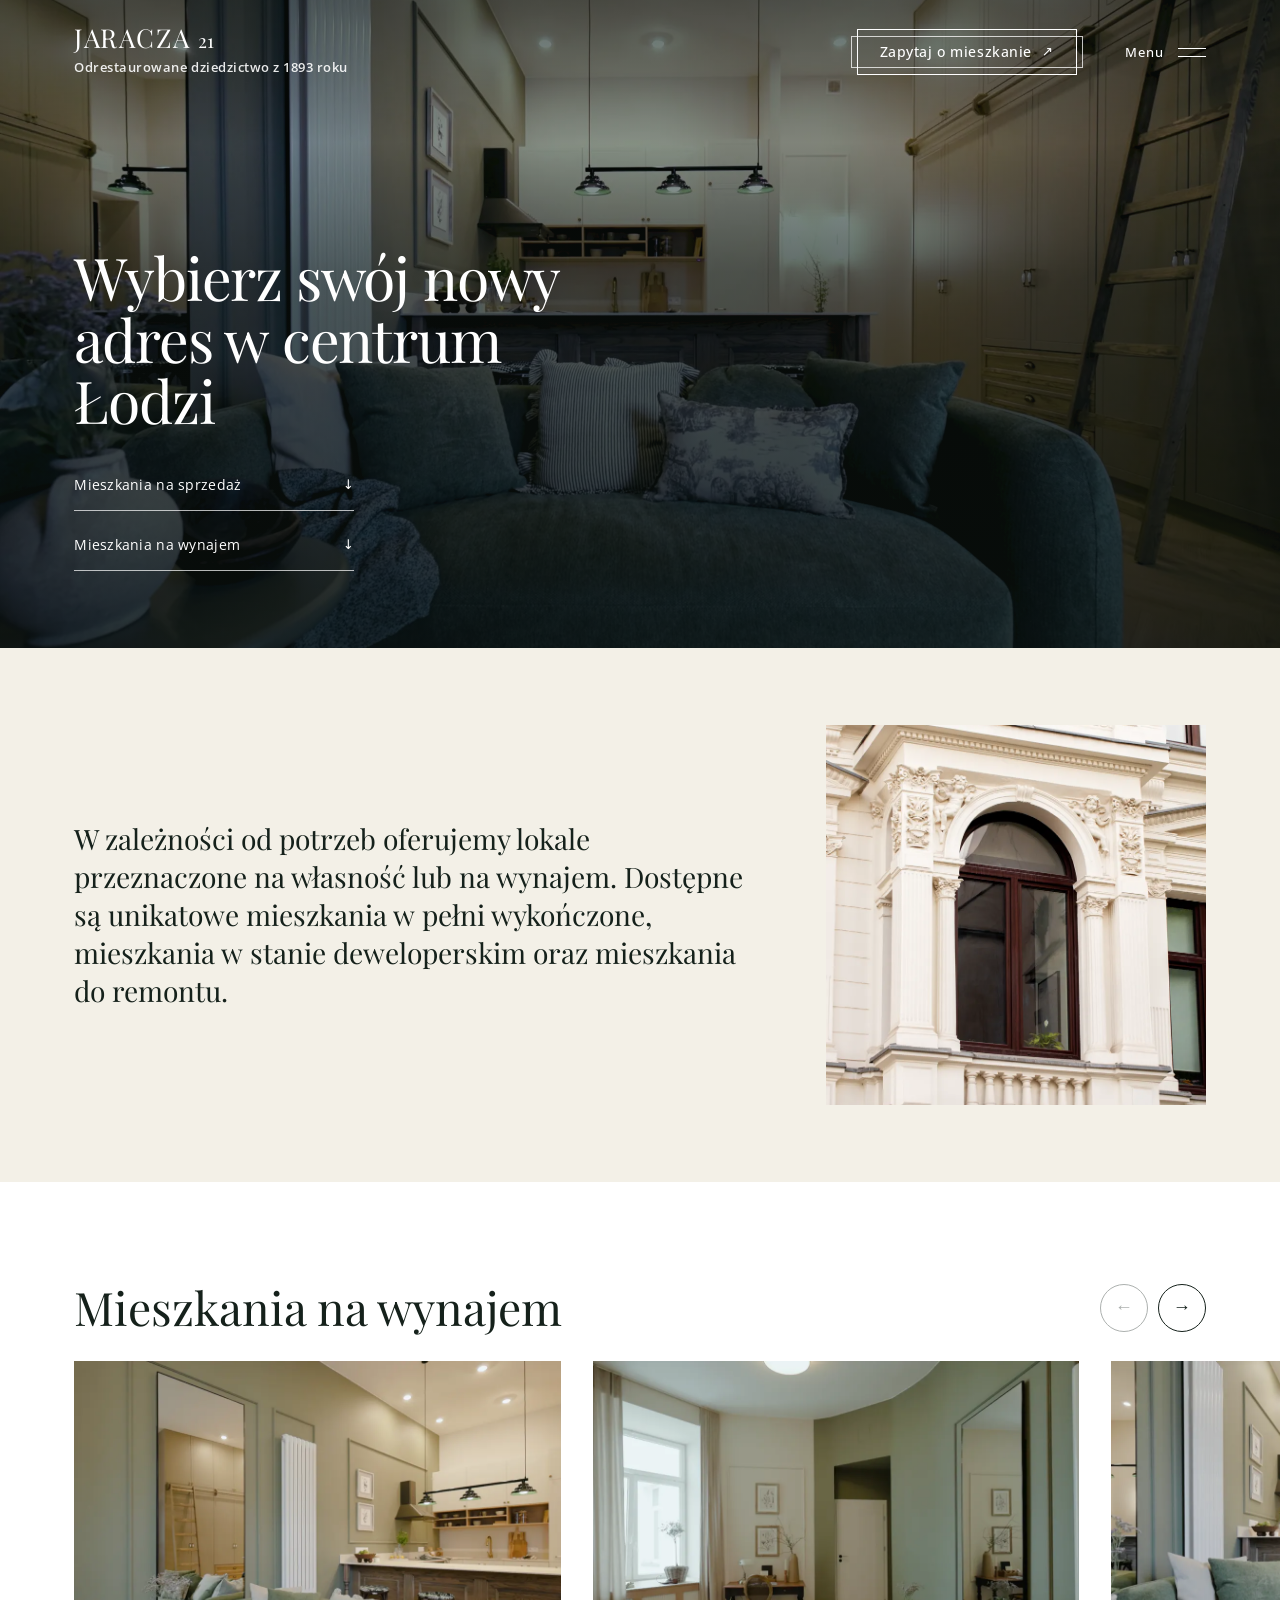
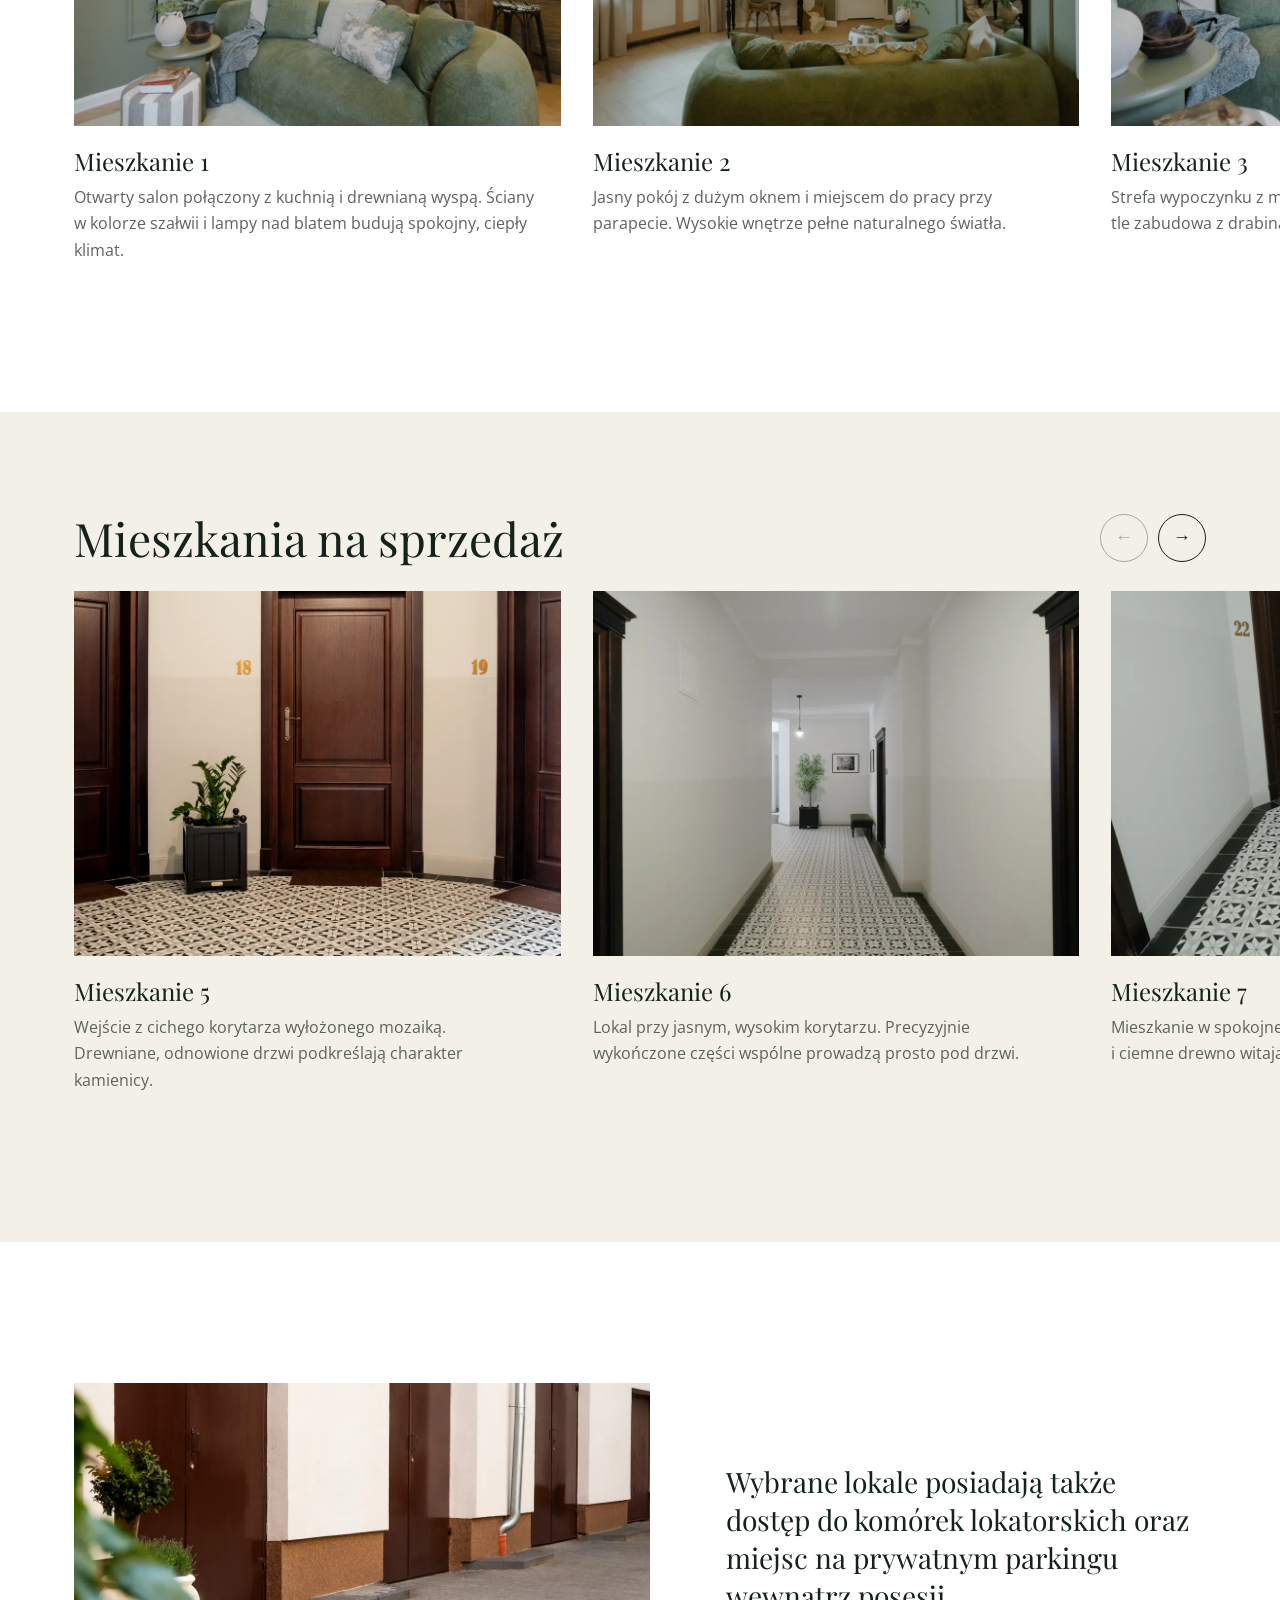
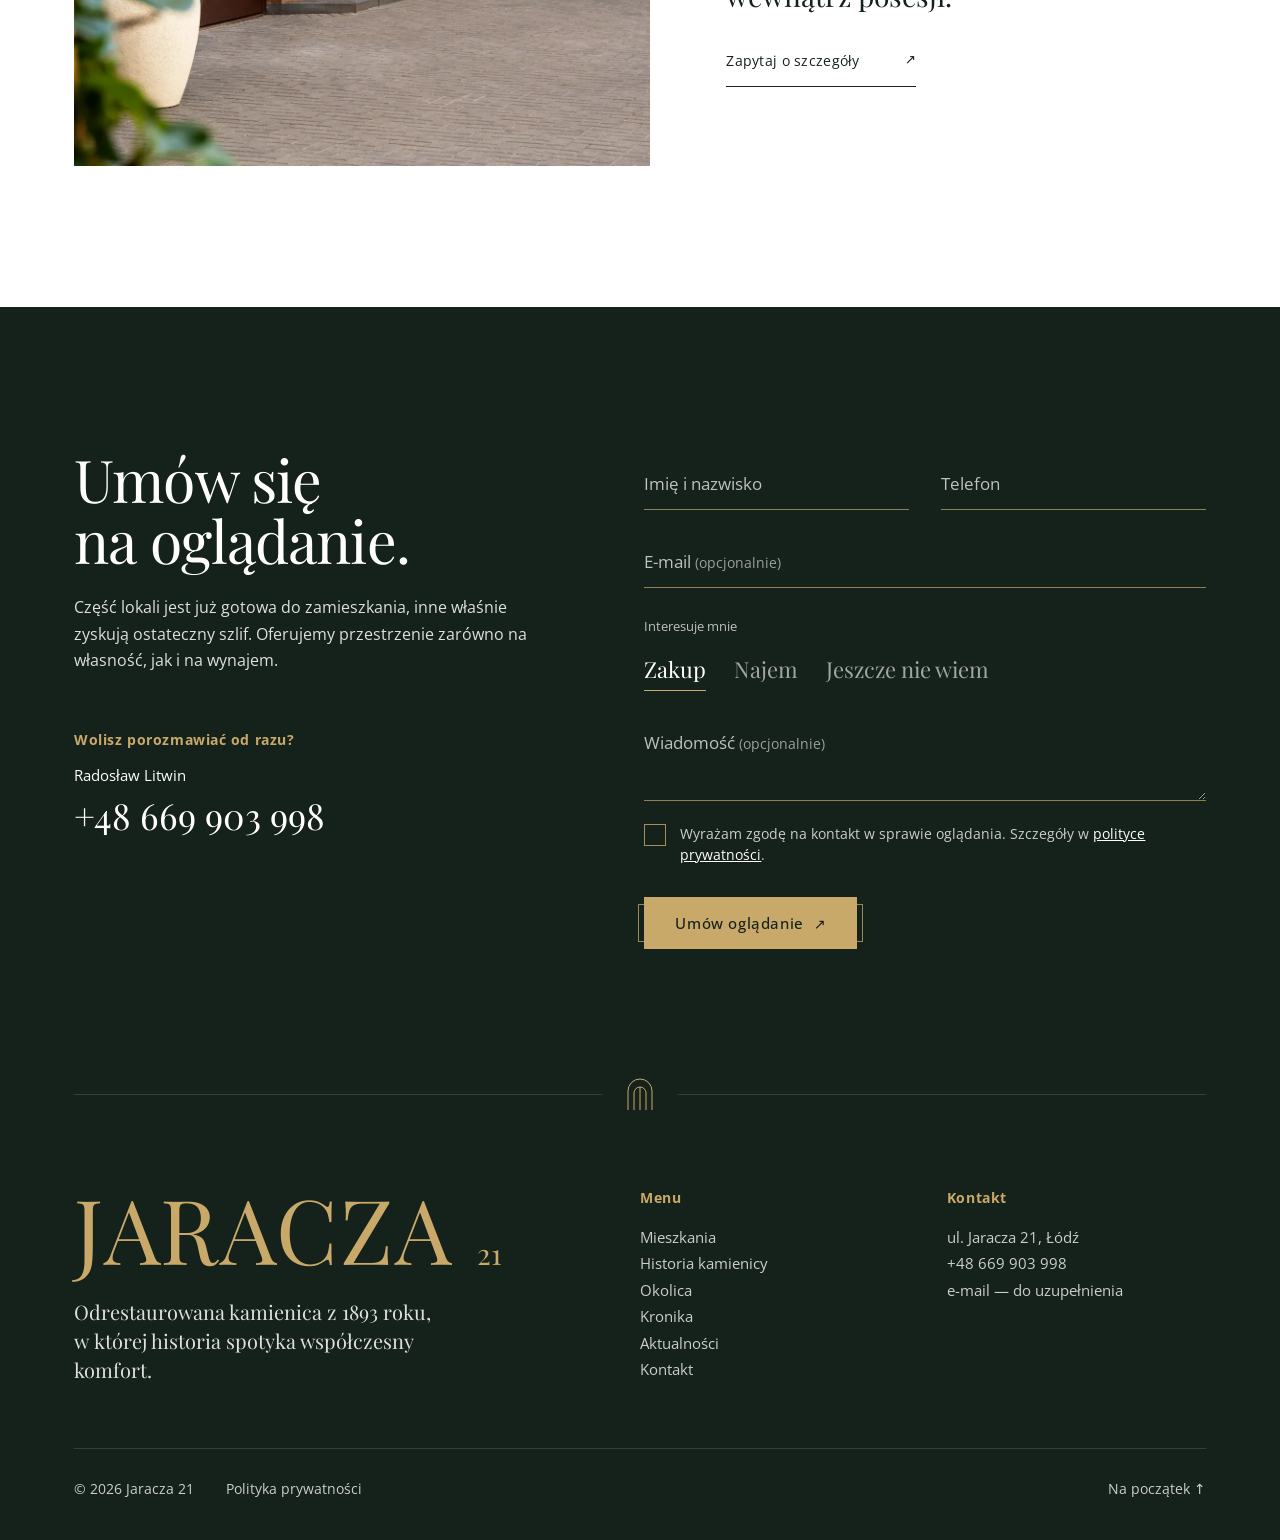
==== mieszkania.html @ abaa548b "Makieta strony Jaracza 21: strona główna i podstrona Mieszkania Co-Authored-By: Claude Opus 5.5 <nor" ====
<!doctype html>
<html lang="pl">
<head>
  <meta charset="utf-8">
  <meta name="viewport" content="width=device-width, initial-scale=1">
  <title>Mieszkania na sprzedaż i wynajem — Jaracza 21, centrum Łodzi</title>
  <meta name="description" content="Mieszkania w odrestaurowanej kamienicy Jaracza 21 w centrum Łodzi: na własność i na wynajem. Lokale w pełni wykończone, w stanie deweloperskim i do remontu.">
  <link rel="preconnect" href="https://fonts.googleapis.com">
  <link rel="preconnect" href="https://fonts.gstatic.com" crossorigin>
  <link href="https://fonts.googleapis.com/css2?family=Open+Sans:wght@400;500;600;700&family=Playfair+Display:ital,wght@0,400;0,500;1,400&display=swap" rel="stylesheet">
  <link rel="stylesheet" href="css/style.css">
</head>
<body>
  <a class="skip-link" href="#tresc">Przejdź do treści</a>

  <!-- Nagłówek (wspólny) -->
  <header class="site-header" id="naglowek">
    <div class="site-header__inner container">
      <a class="logo" href="index.html" aria-label="Jaracza 21 — strona główna">
        <span class="logo__mark">Jaracza <span class="logo__num">21</span></span>
        <span class="logo__tagline">Odrestaurowane dziedzictwo z 1893 roku</span>
      </a>
      <div class="site-header__actions">
        <a class="btn btn--outline site-header__cta" href="#kontakt">Zapytaj o mieszkanie <span class="arrow" aria-hidden="true">↗</span></a>
        <button class="menu-toggle" type="button" aria-expanded="false" aria-controls="menu-boczne">
          <span class="menu-toggle__label">Menu</span>
          <span class="menu-toggle__icon" aria-hidden="true"><span></span><span></span></span>
        </button>
      </div>
    </div>
  </header>

  <!-- Menu boczne (wspólne) -->
  <div class="drawer" id="menu-boczne" role="dialog" aria-modal="true" aria-label="Menu" hidden>
    <div class="drawer__backdrop" data-close></div>
    <nav class="drawer__panel" aria-label="Główna nawigacja">
      <button class="drawer__close" type="button" data-close aria-label="Zamknij menu">Zamknij <span aria-hidden="true">✕</span></button>
      <ul class="drawer__list">
        <li><a href="index.html">Strona główna</a></li>
        <li><a href="mieszkania.html" aria-current="page">Mieszkania</a></li>
        <li><a href="#">Historia kamienicy</a></li>
        <li><a href="#">Okolica</a></li>
        <li><a href="#">Kronika</a></li>
        <li><a href="#">Aktualności</a></li>
        <li><a href="#kontakt">Kontakt</a></li>
      </ul>
      <div class="drawer__footer">
        <a class="btn btn--gold" href="#kontakt">Zapytaj o mieszkanie <span class="arrow" aria-hidden="true">↗</span></a>
        <p class="drawer__contact">
          <span class="overline">Radosław Litwin</span>
          <a href="tel:+48669903998">+48 669 903 998</a>
        </p>
        <p class="drawer__address">Łódź · ul. Jaracza 21</p>
      </div>
    </nav>
  </div>

  <main id="tresc">

    <!-- M1. Hero podstrony -->
    <section class="hero hero--page" aria-labelledby="page-title">
      <div class="hero__media" aria-hidden="true">
        <picture>
          <source srcset="assets/img/mieszkania-hero.webp" type="image/webp">
          <img class="hero__image" src="assets/img/mieszkania-hero.jpg" width="1920" height="1080" alt="">
        </picture>
        <div class="hero__shade"></div>
      </div>

      <div class="hero__content container">
        <div class="hero__main">
          <h1 class="hero__title hero__title--page" id="page-title">Wybierz swój nowy adres w&nbsp;centrum Łodzi</h1>
          <div class="hero__links">
            <a class="link-line link-line--light" href="#sprzedaz">Mieszkania na sprzedaż <span class="arrow" aria-hidden="true">↓</span></a>
            <a class="link-line link-line--light" href="#wynajem">Mieszkania na wynajem <span class="arrow" aria-hidden="true">↓</span></a>
          </div>
        </div>
      </div>
    </section>

    <!-- M2. Oferta: tekst klienta + karuzela lokali (zdjęcia i opisy przykładowe — do podmiany na dane klienta) -->
    <section class="offer-intro section section--ivory" id="lista" aria-label="Oferta mieszkań">
      <div class="container offer-intro__grid">
        <p class="offer__text reveal">W zależności od potrzeb oferujemy lokale przeznaczone na własność lub na wynajem. Dostępne są unikatowe mieszkania w&nbsp;pełni wykończone, mieszkania w&nbsp;stanie deweloperskim oraz mieszkania do remontu.</p>
        <figure class="offer-intro__image reveal">
          <picture>
            <source srcset="assets/img/wykusz.webp" type="image/webp">
            <img src="assets/img/wykusz.jpg" width="800" height="1000" loading="lazy" alt="Wykusz z łukowym oknem na odnowionej fasadzie kamienicy">
          </picture>
        </figure>
      </div>
    </section>

    <section class="offer section section--white" aria-labelledby="rent-title">
      <div class="carousel reveal" id="wynajem" aria-roledescription="karuzela" aria-labelledby="rent-title">
        <div class="container carousel__bar">
          <h2 class="carousel__heading" id="rent-title">Mieszkania na wynajem</h2>
          <div class="carousel__nav">
            <button class="carousel__btn" type="button" data-dir="-1" aria-label="Poprzednie mieszkania na wynajem"><span aria-hidden="true">←</span></button>
            <button class="carousel__btn" type="button" data-dir="1" aria-label="Następne mieszkania na wynajem"><span aria-hidden="true">→</span></button>
          </div>
        </div>

        <ul class="carousel__track" tabindex="0">
          <li class="carousel__slide">
            <picture><source srcset="assets/img/lokal-1.webp" type="image/webp"><img src="assets/img/lokal-1.jpg" width="1000" height="750" loading="lazy" alt="Salon z kuchnią i drewnianą wyspą, ściany w kolorze szałwii"></picture>
            <h3 class="carousel__title">Mieszkanie 1</h3>
            <p class="carousel__desc">Otwarty salon połączony z kuchnią i drewnianą wyspą. Ściany w kolorze szałwii i lampy nad blatem budują spokojny, ciepły klimat.</p>
          </li>
          <li class="carousel__slide">
            <picture><source srcset="assets/img/lokal-2.webp" type="image/webp"><img src="assets/img/lokal-2.jpg" width="1000" height="750" loading="lazy" alt="Jasny pokój z dużym oknem i biurkiem"></picture>
            <h3 class="carousel__title">Mieszkanie 2</h3>
            <p class="carousel__desc">Jasny pokój z dużym oknem i miejscem do pracy przy parapecie. Wysokie wnętrze pełne naturalnego światła.</p>
          </li>
          <li class="carousel__slide">
            <picture><source srcset="assets/img/lokal-3.webp" type="image/webp"><img src="assets/img/lokal-3.jpg" width="1000" height="750" loading="lazy" alt="Sofa w salonie, w tle zabudowa z drabiną na antresolę"></picture>
            <h3 class="carousel__title">Mieszkanie 3</h3>
            <p class="carousel__desc">Strefa wypoczynku z miękką sofą i widokiem na kuchnię. W tle zabudowa z drabiną prowadzącą na antresolę.</p>
          </li>
          <li class="carousel__slide">
            <picture><source srcset="assets/img/lokal-4.webp" type="image/webp"><img src="assets/img/lokal-4.jpg" width="1000" height="750" loading="lazy" alt="Przedpokój z kinkietami i wazonem na stoliku"></picture>
            <h3 class="carousel__title">Mieszkanie 4</h3>
            <p class="carousel__desc">Przedpokój z kinkietami i delikatną sztukaterią na ścianach. Jasne, spokojne wnętrze, które wita od progu.</p>
          </li>
        </ul>
      </div>
    </section>
    <!-- M3. Mieszkania na sprzedaż (zdjęcia i opisy przykładowe — do podmiany na dane klienta) -->
    <section class="offer offer--sale section section--ivory" aria-labelledby="sale-title">
      <div class="carousel reveal" id="sprzedaz" aria-roledescription="karuzela" aria-labelledby="sale-title">
        <div class="container carousel__bar">
          <h2 class="carousel__heading" id="sale-title">Mieszkania na sprzedaż</h2>
          <div class="carousel__nav">
            <button class="carousel__btn" type="button" data-dir="-1" aria-label="Poprzednie mieszkania na sprzedaż"><span aria-hidden="true">←</span></button>
            <button class="carousel__btn" type="button" data-dir="1" aria-label="Następne mieszkania na sprzedaż"><span aria-hidden="true">→</span></button>
          </div>
        </div>

        <ul class="carousel__track" tabindex="0">
          <li class="carousel__slide">
            <picture><source srcset="assets/img/sprzedaz-1.webp" type="image/webp"><img src="assets/img/sprzedaz-1.jpg" width="1000" height="750" loading="lazy" alt="Drewniane drzwi wejściowe do mieszkań przy korytarzu z mozaiką"></picture>
            <h3 class="carousel__title">Mieszkanie 5</h3>
            <p class="carousel__desc">Wejście z cichego korytarza wyłożonego mozaiką. Drewniane, odnowione drzwi podkreślają charakter kamienicy.</p>
          </li>
          <li class="carousel__slide">
            <picture><source srcset="assets/img/sprzedaz-2.webp" type="image/webp"><img src="assets/img/sprzedaz-2.jpg" width="1000" height="750" loading="lazy" alt="Długi, jasny korytarz z posadzką z mozaiki"></picture>
            <h3 class="carousel__title">Mieszkanie 6</h3>
            <p class="carousel__desc">Lokal przy jasnym, wysokim korytarzu. Precyzyjnie wykończone części wspólne prowadzą prosto pod drzwi.</p>
          </li>
          <li class="carousel__slide">
            <picture><source srcset="assets/img/sprzedaz-3.webp" type="image/webp"><img src="assets/img/sprzedaz-3.jpg" width="1000" height="750" loading="lazy" alt="Korytarz z drzwiami do mieszkań i mozaiką na posadzce"></picture>
            <h3 class="carousel__title">Mieszkanie 7</h3>
            <p class="carousel__desc">Mieszkanie w spokojnej części kamienicy. Klasyczna mozaika i ciemne drewno witają już na progu.</p>
          </li>
          <li class="carousel__slide">
            <picture><source srcset="assets/img/sprzedaz-4.webp" type="image/webp"><img src="assets/img/sprzedaz-4.jpg" width="1000" height="750" loading="lazy" alt="Salon z kuchnią w wieczornym świetle"></picture>
            <h3 class="carousel__title">Mieszkanie 8</h3>
            <p class="carousel__desc">Salon połączony z kuchnią w ciepłym, wieczornym świetle. Wysokie wnętrze z miejscem na antresolę.</p>
          </li>
        </ul>
      </div>
    </section>
    <!-- M4. Komórki lokatorskie i parking (tekst z Worda) -->
    <section class="extras section section--white" aria-label="Komórki lokatorskie i parking">
      <div class="container extras__grid">
        <figure class="extras__image reveal">
          <picture>
            <source srcset="assets/img/podworze.webp" type="image/webp">
            <img src="assets/img/podworze.jpg" width="1200" height="800" loading="lazy" alt="Zamknięte podwórze kamienicy z drewnianymi drzwiami">
          </picture>
        </figure>
        <div class="extras__text reveal">
          <p class="extras__lead">Wybrane lokale posiadają także dostęp do komórek lokatorskich oraz miejsc na prywatnym parkingu wewnątrz posesji.</p>
          <a class="link-line" href="#kontakt">Zapytaj o szczegóły <span class="arrow" aria-hidden="true">↗</span></a>
        </div>
      </div>
    </section>
    <!-- 10. Kontakt: umów oglądanie (formularz-makieta, styl jak Le Provençal: pola z linią) -->
    <section class="contact section" id="kontakt" aria-labelledby="contact-title">
      <div class="container contact__grid">
        <div class="contact__intro reveal">
          <h2 class="display display--light" id="contact-title">Umów się<br>na oglądanie.</h2>
          <p class="contact__lead">Część lokali jest już gotowa do zamieszkania, inne właśnie zyskują ostateczny szlif. Oferujemy przestrzenie zarówno na własność, jak i&nbsp;na wynajem.</p>

          <div class="contact__direct">
            <p class="overline contact__overline">Wolisz porozmawiać od razu?</p>
            <p class="contact__person">Radosław Litwin</p>
            <a class="contact__phone" href="tel:+48669903998">+48 669 903 998</a>
          </div>
        </div>

        <form class="contact__form js-mock-form reveal" method="post" action="#" novalidate aria-label="Zapytaj o oglądanie">
          <div class="contact__row">
            <div class="float float--dark">
              <input class="float__input" id="cf-name" name="name" type="text" autocomplete="name" placeholder=" " required aria-describedby="cf-name-err">
              <label class="float__label" for="cf-name">Imię i nazwisko</label>
              <p class="field__error" id="cf-name-err" hidden>Podaj imię, żebyśmy wiedzieli, jak się zwracać.</p>
            </div>
            <div class="float float--dark">
              <input class="float__input" id="cf-phone" name="phone" type="tel" autocomplete="tel" inputmode="tel" placeholder=" " required aria-describedby="cf-phone-err">
              <label class="float__label" for="cf-phone">Telefon</label>
              <p class="field__error" id="cf-phone-err" hidden>Podaj numer — oddzwonimy, by ustalić termin.</p>
            </div>
          </div>

          <div class="float float--dark">
            <input class="float__input" id="cf-email" name="email" type="email" autocomplete="email" placeholder=" ">
            <label class="float__label" for="cf-email">E-mail <span class="float__optional">(opcjonalnie)</span></label>
          </div>

          <fieldset class="interest">
            <legend class="interest__legend">Interesuje mnie</legend>
            <div class="interest__options">
              <label class="interest__item"><input type="radio" name="interest" value="zakup" checked><span>Zakup</span></label>
              <label class="interest__item"><input type="radio" name="interest" value="najem"><span>Najem</span></label>
              <label class="interest__item"><input type="radio" name="interest" value="nie-wiem"><span>Jeszcze nie wiem</span></label>
            </div>
          </fieldset>

          <div class="float float--dark">
            <textarea class="float__input float__input--area" id="cf-msg" name="message" rows="2" placeholder=" "></textarea>
            <label class="float__label" for="cf-msg">Wiadomość <span class="float__optional">(opcjonalnie)</span></label>
          </div>

          <label class="check check--dark">
            <input class="check__input" type="checkbox" name="consent" required aria-describedby="cf-consent-err">
            <span class="check__box" aria-hidden="true"></span>
            <span class="check__text">Wyrażam zgodę na kontakt w sprawie oglądania. Szczegóły w <a href="#">polityce prywatności</a>.</span>
          </label>
          <p class="field__error" id="cf-consent-err" hidden>Zaznacz zgodę, abyśmy mogli się z Tobą skontaktować.</p>

          <button class="btn btn--gold contact__submit" type="submit">Umów oglądanie <span class="arrow" aria-hidden="true">↗</span></button>
          <p class="form-success form-success--dark" role="status" hidden>Dziękujemy! Oddzwonimy, aby ustalić dogodny termin oglądania.</p>
        </form>
      </div>
    </section>

  </main>

  <!-- Stopka (wspólna) -->
  <footer class="site-footer">
    <div class="container">
      <div class="site-footer__divider" aria-hidden="true">
        <span></span>
        <svg viewBox="0 0 28 34" width="28" height="34" fill="none" stroke="currentColor" stroke-width="1">
          <path d="M2 33V14a12 12 0 0 1 24 0v19"/><path d="M8 33V16a6 6 0 0 1 12 0v17"/><path d="M14 10v23"/>
        </svg>
        <span></span>
      </div>

      <div class="site-footer__grid">
        <div class="site-footer__brand">
          <p class="site-footer__mark" aria-label="Jaracza 21">Jaracza <span>21</span></p>
          <p class="site-footer__claim">Odrestaurowana kamienica z&nbsp;1893 roku, w&nbsp;której historia spotyka współczesny komfort.</p>
        </div>

        <nav class="site-footer__col" aria-label="Menu w stopce">
          <p class="overline site-footer__heading">Menu</p>
          <ul>
            <li><a href="mieszkania.html">Mieszkania</a></li>
            <li><a href="#">Historia kamienicy</a></li>
            <li><a href="#">Okolica</a></li>
            <li><a href="#">Kronika</a></li>
            <li><a href="#">Aktualności</a></li>
            <li><a href="#kontakt">Kontakt</a></li>
          </ul>
        </nav>

        <div class="site-footer__col">
          <p class="overline site-footer__heading">Kontakt</p>
          <ul>
            <li>ul. Jaracza 21, Łódź</li>
            <li><a href="tel:+48669903998">+48 669 903 998</a></li>
            <li><a href="#">e-mail — do uzupełnienia</a></li>
          </ul>
        </div>
      </div>

      <div class="site-footer__bottom">
        <p>© 2026 Jaracza 21</p>
        <a href="#">Polityka prywatności</a>
        <a class="site-footer__top" href="#">Na początek <span aria-hidden="true">↑</span></a>
      </div>
    </div>
  </footer>

  <script src="js/main.js"></script>
</body>
</html>
---- css/style.css ----
/* ==========================================================
   Jaracza 21 — makieta strony głównej
   Kolory, fonty i odstępy z PDF klienta (patrz PROCES_PROJEKTOWY.md)
   ========================================================== */

:root {
  /* Kolory (próbkowane z PDF) */
  --white: #ffffff;
  --ivory: #f3f0e7;      /* jasny ciepły odcień — co druga sekcja */
  --ink: #15211b;        /* ciemna zieleń: nagłówki, sekcje ciemne */
  --text: #2e3530;       /* tekst podstawowy (12,6:1 na bieli) */
  --muted: #5c625d;      /* tekst pomocniczy (6,3:1 na bieli, 5,5:1 na kości) */
  --line: #d2cfbf;       /* cienkie linie */
  --gold: #9a8250;       /* akcent: monogram, duże kursywy, linie (3,2:1 — tylko duże elementy) */
  --gold-text: #7a6535;  /* akcent w drobnym tekście (5,6:1 na bieli) */
  --gold-light: #c9a96a; /* akcent na ciemnym tle (7,4:1 na --ink) */
  --brass-hover: #b8975a; /* hover przycisków mosiężnych (tekst --ink 5,7:1) */

  /* Fonty */
  --font-serif: "Playfair Display", Georgia, "Times New Roman", serif;
  --font-sans: "Open Sans", "Segoe UI", system-ui, sans-serif;

  /* Odstępy (wielokrotności 8 px) */
  --gutter: clamp(20px, 5.8vw, 104px);
  --section-y: clamp(88px, 11vw, 160px);
  --maxw: 1600px;

  /* Ruch */
  --ease: cubic-bezier(.22, .61, .36, 1);
}

*,
*::before,
*::after { box-sizing: border-box; }

html { scroll-behavior: smooth; }

body {
  margin: 0;
  background: var(--white);
  color: var(--text);
  font-family: var(--font-sans);
  font-size: 16px;
  line-height: 1.65;
  -webkit-font-smoothing: antialiased;
}

img, video { display: block; max-width: 100%; }

a { color: inherit; }

h1, h2, h3, p { margin: 0; }

.container {
  width: 100%;
  max-width: var(--maxw);
  margin: 0 auto;
  padding-inline: var(--gutter);
}

.skip-link {
  position: absolute;
  left: 16px;
  top: -64px;
  z-index: 100;
  padding: 12px 16px;
  background: var(--ink);
  color: var(--white);
  text-decoration: none;
}
.skip-link:focus { top: 16px; }

:focus-visible {
  outline: 2px solid var(--gold-light);
  outline-offset: 3px;
}

/* ---------- Elementy wspólne ---------- */

/* Nadtytuły i podpisy: zwykła pisownia zdania (bez wersalików), lekko rozstrzelone */
.overline {
  font-family: var(--font-sans);
  font-size: 14px;
  font-weight: 700;   /* ponadnagłówki pogrubione */
  letter-spacing: .04em;
  line-height: 1.4;
}

.arrow {
  display: inline-block;
  font-size: .95em;
}

/* Przycisk — jeden rozmiar w całym serwisie.
   Hover: wyłącznie zmiana koloru na mosiężny, bez animacji i przejść. */
.btn {
  display: inline-flex;
  align-items: center;
  justify-content: center;
  gap: 10px;
  min-height: 46px;
  padding: 0 22px;
  font-family: var(--font-sans);
  font-size: 14px;
  font-weight: 500;
  letter-spacing: .04em;
  text-decoration: none;
  border: 1px solid currentColor;
}
/* Podwójna ramka jak w Le Provençal: druga, szersza i niższa ramka przecina główną (statyczna) */
.btn { position: relative; }
.btn::before {
  content: "";
  position: absolute;
  inset: 6px -7px;
  border: 1px solid currentColor;
  opacity: .75;
  pointer-events: none;
}
.btn--outline { color: var(--white); }
.btn--outline:hover { color: var(--gold-light); }
.btn--gold { background: var(--gold-light); border-color: var(--gold-light); color: var(--ink); }
.btn--gold::before { border-color: var(--gold-light); }
.btn--gold:hover { background: var(--brass-hover); border-color: var(--brass-hover); }
.btn--gold:hover::before { border-color: var(--brass-hover); }

/* Link z linią (CTA drugorzędne z PDF) */
.link-line {
  display: inline-flex;
  align-items: center;
  justify-content: space-between;
  gap: 24px;
  min-width: 190px;
  min-height: 44px;
  padding-bottom: 8px;
  border-bottom: 1px solid var(--ink);
  font-size: 14px;
  letter-spacing: .02em;
  text-decoration: none;
  color: var(--ink);
  align-self: flex-start;
}
.link-line:hover { color: var(--gold-text); border-color: var(--gold-text); }
.link-line--light { color: var(--white); border-color: rgba(255, 255, 255, .7); }
.link-line--light:hover { color: var(--gold-light); border-color: var(--gold-light); }

.section { padding-block: var(--section-y); }
.section--white { background: var(--white); }
.section--ivory { background: var(--ivory); }

.monogram {
  display: inline-block;
  font-family: var(--font-serif);
  font-size: 64px;
  line-height: 1;
  color: var(--gold);
  font-variation-settings: "opsz" 72;
}
.monogram span { font-size: .5em; }

.lead {
  font-family: var(--font-serif);
  font-size: clamp(20px, 1.6vw, 24px);
  line-height: 1.45;
  color: var(--ink);
  font-variation-settings: "opsz" 24;
}

/* Pojawianie się przy przewijaniu */
.reveal {
  opacity: 0;
  transform: translateY(24px);
  transition: opacity .9s var(--ease), transform .9s var(--ease);
}
.reveal.is-visible { opacity: 1; transform: none; }
.reveal:nth-child(2) { transition-delay: .12s; }
.reveal:nth-child(3) { transition-delay: .24s; }

/* ---------- 0. Nagłówek ---------- */

.site-header {
  position: fixed;
  inset: 0 0 auto 0;
  z-index: 50;
  color: var(--white);
  transition: background-color .4s var(--ease), color .4s var(--ease), box-shadow .4s var(--ease);
}
.site-header__inner {
  display: flex;
  align-items: center;
  justify-content: space-between;
  gap: 24px;
  min-height: 104px;
  transition: min-height .4s var(--ease);
}

.logo { display: flex; flex-direction: column; gap: 6px; text-decoration: none; }
.logo__mark {
  font-family: var(--font-serif);
  font-size: 26px;
  line-height: 1;
  letter-spacing: .06em;
  text-transform: uppercase;
  font-variation-settings: "opsz" 48;
}
.logo__num { font-size: .72em; letter-spacing: .02em; }
.logo__tagline {
  font-size: 13px;
  font-weight: 600;
  letter-spacing: .04em;
  opacity: .9;
}

.site-header__actions { display: flex; align-items: center; gap: 48px; }   /* przycisk dalej od „Menu” */

.menu-toggle {
  display: inline-flex;
  align-items: center;
  gap: 14px;
  min-height: 46px;
  padding: 0;
  background: none;
  border: 0;
  color: inherit;
  font: 500 13px/1 var(--font-sans);
  letter-spacing: .08em;
  cursor: pointer;
}
.menu-toggle__icon { display: grid; gap: 7px; width: 28px; }
.menu-toggle__icon span { height: 1px; background: currentColor; }
.menu-toggle:hover { color: var(--gold-light); }
.site-header.is-solid .menu-toggle:hover { color: var(--gold-text); }

/* Stan po przewinięciu */
.site-header.is-solid {
  background: var(--white);
  color: var(--ink);
  box-shadow: 0 6px 24px -10px rgba(21, 33, 27, .18);   /* delikatny cień zamiast linii */
}
.site-header.is-solid .site-header__inner { min-height: 80px; }
.site-header.is-solid .btn--outline { color: var(--ink); }
.site-header.is-solid .btn--outline:hover { color: var(--gold-text); }
.site-header.is-solid .logo__tagline { color: var(--gold-text); opacity: 1; }

/* ---------- Menu boczne ---------- */

.drawer { position: fixed; inset: 0; z-index: 80; }
.drawer[hidden] { display: none; }
.drawer__backdrop {
  position: absolute;
  inset: 0;
  background: rgba(10, 16, 13, .55);
  opacity: 0;
  transition: opacity .45s var(--ease);
}
.drawer__panel {
  position: absolute;
  top: 0;
  right: 0;
  bottom: 0;
  display: flex;
  flex-direction: column;
  width: min(520px, 100%);
  padding: 32px clamp(28px, 4vw, 56px) 40px;
  overflow-y: auto;
  background: var(--ink);
  color: var(--white);
  transform: translateX(100%);
  transition: transform .5s var(--ease);
}
.drawer.is-open .drawer__backdrop { opacity: 1; }
.drawer.is-open .drawer__panel { transform: none; }

.drawer__close {
  align-self: flex-end;
  display: inline-flex;
  align-items: center;
  gap: 10px;
  min-height: 46px;
  padding: 0;
  background: none;
  border: 0;
  color: var(--white);
  font: 500 13px/1 var(--font-sans);
  letter-spacing: .08em;
  cursor: pointer;
}
.drawer__list { list-style: none; margin: 40px 0 0; padding: 0; }
.drawer__list li + li { border-top: 1px solid rgba(255, 255, 255, .12); }
.drawer__list a {
  display: block;
  padding: 14px 0;
  font-family: var(--font-serif);
  font-size: clamp(26px, 3vw, 34px);
  line-height: 1.2;
  text-decoration: none;
  font-variation-settings: "opsz" 48;
  transition: color .3s var(--ease), padding-left .3s var(--ease);
}
.drawer__list a:hover,
.drawer__list a[aria-current="page"] { color: var(--gold-light); }


.drawer__footer { margin-top: auto; padding-top: 40px; display: grid; gap: 24px; }
.drawer__footer .btn { justify-self: start; }
.drawer__contact { display: grid; gap: 6px; }
.drawer__contact .overline { color: var(--gold-light); }
.drawer__contact a { font-family: var(--font-serif); font-size: 26px; text-decoration: none; }
.drawer__address { font-size: 14px; color: rgba(255, 255, 255, .78); }

/* ---------- 1. Hero ---------- */

.hero {
  position: relative;
  display: flex;
  flex-direction: column;
  justify-content: flex-end;
  min-height: 100vh;
  min-height: 100svh;
  color: var(--white);
  overflow: hidden;
  background: var(--ink);
}
.hero__media { position: absolute; inset: 0; }
.hero__video { width: 100%; height: 100%; object-fit: cover; }
/* Nakładka tylko tam, gdzie jest tekst — środek kadru zostaje jasny, żeby było widać kamienicę.
   Progi liczone dla najjaśniejszego piksela wideo (biel):
   nagłówek ≥ 0,44 → ≥ 3:1 (duży tekst), drobny tekst ≥ 0,57 → ≥ 4,5:1 */
.hero__shade {
  position: absolute;
  inset: 0;
  background: linear-gradient(180deg,
    rgba(10, 16, 13, .60) 0%,
    rgba(10, 16, 13, .58) 11%,
    rgba(10, 16, 13, .16) 24%,
    rgba(10, 16, 13, .18) 38%,
    rgba(10, 16, 13, .46) 50%,
    rgba(10, 16, 13, .58) 62%,
    rgba(10, 16, 13, .64) 80%,
    rgba(10, 16, 13, .82) 100%);
}

.hero__content {
  position: relative;
  display: grid;
  grid-template-columns: minmax(0, 1.15fr) minmax(0, 1fr);
  align-items: end;
  gap: 48px;
  padding-bottom: 40px;
}
.hero__title {
  font-family: var(--font-serif);
  font-weight: 400;
  font-size: clamp(48px, 5vw, 84px);
  white-space: nowrap;
  line-height: 1;
  letter-spacing: -.02em;
  font-variation-settings: "opsz" 72;
}
.hero__subtitle {
  margin-top: 16px;
  font-family: var(--font-serif);
  font-size: clamp(24px, 2.4vw, 38px);
  line-height: 1.2;
  font-variation-settings: "opsz" 36;
}
.hero__links { display: flex; flex-wrap: wrap; gap: 16px 24px; margin-top: 40px; }
.hero__links .link-line { min-width: 280px; }
.hero__aside {
  justify-self: end;
  display: grid;
  gap: 14px;
  max-width: 560px;
  padding-bottom: 6px;
}
.hero__extra {
  font-size: 15px;
  line-height: 1.6;
  color: rgba(255, 255, 255, .9);
}
.hero__lead {
  margin-bottom: 6px;
  font-family: var(--font-serif);
  font-size: clamp(20px, 1.6vw, 24px);
  font-weight: 500;
  line-height: 1.35;
  color: var(--white);
  font-variation-settings: "opsz" 24;
}

.hero__bottom {
  position: relative;
  display: flex;
  align-items: center;
  padding-bottom: 28px;
}
.scroll-cue {
  display: inline-flex;
  align-items: center;
  gap: 14px;
  min-height: 44px;
  font-size: 14px;
  font-weight: 500;
  letter-spacing: .04em;
  text-decoration: none;
}
.scroll-cue__line {
  position: relative;
  width: 1px;
  height: 40px;
  background: rgba(255, 255, 255, .35);
  overflow: hidden;
}
.scroll-cue__line::after {
  content: "";
  position: absolute;
  inset: 0;
  background: var(--gold-light);
  transform: translateY(-100%);
  animation: cue 2.4s var(--ease) infinite;
}
@keyframes cue {
  0% { transform: translateY(-100%); }
  60%, 100% { transform: translateY(100%); }
}

/* ---------- 2. Od 1893 roku w Łodzi ---------- */

.intro__grid {
  display: grid;
  grid-template-columns: minmax(0, 2.4fr) minmax(0, 5fr) minmax(0, 4fr);
  gap: 48px;
  align-items: start;
}
/* Tekst bliżej lewej, z wyraźnym oddechem przed zdjęciem (jak w PDF) */
.intro__text { padding-right: clamp(24px, 6vw, 112px); }
.intro__text .link-line { justify-self: start; }
.intro__label { display: grid; gap: 14px; justify-items: start; }
.intro__label .overline { color: var(--gold-text); }
.intro__text { display: grid; gap: 24px; max-width: 600px; }
.intro__text > p:not(.lead) { max-width: 470px; color: var(--muted); font-size: 16px; }
.intro__text .link-line { margin-top: 8px; }
.intro__image { margin: 0; }
.intro__image img {
  width: 100%;
  height: auto;
  aspect-ratio: 1 / 1;
  object-fit: cover;
  box-shadow: 0 30px 60px -30px rgba(21, 33, 27, .35);
}

/* ---------- 3. Przerywnik zdjęciowy (paralaksa) ---------- */

.photo-band {
  position: relative;
  margin: 0;
  height: clamp(420px, 72vh, 780px);
  overflow: hidden;
  background: var(--ink);
  color: var(--white);
}
.photo-band__media { position: absolute; inset: -12% 0; will-change: transform; }
.photo-band__media img { width: 100%; height: 100%; object-fit: cover; }
.photo-band::after {
  content: "";
  position: absolute;
  inset: 0;
  /* przy podpisie ≥ 0,6 → biały drobny tekst ≥ 4,5:1 nawet na jasnych stopniach */
  background: linear-gradient(180deg, rgba(10, 16, 13, 0) 50%, rgba(10, 16, 13, .72) 100%);
  pointer-events: none;
}
.photo-band__caption {
  position: absolute;
  inset: auto 0 36px 0;
  z-index: 1;
}

/* ---------- 4. Czas mija. Charakter zostaje. ---------- */

.character__grid {
  display: grid;
  grid-template-columns: minmax(0, 2.4fr) minmax(0, 5fr) minmax(0, 4fr);
  gap: 48px;
  align-items: start;
}
.character__label { display: grid; gap: 14px; justify-items: start; }
.character__label .overline { color: var(--gold-text); }

.features {
  list-style: none;
  margin: 0 clamp(24px, 6vw, 112px) 0 0;
  padding: 0;
}
.feature { padding: 22px 0 24px; border-bottom: 1px solid var(--line); }
.feature:first-child { padding-top: 0; }   /* bez górnej kreski — pierwsza cecha startuje na wysokości nadtytułu */
.feature__title {
  font-family: var(--font-serif);
  font-size: 22px;
  font-weight: 400;
  line-height: 1.3;
  color: var(--ink);
  font-variation-settings: "opsz" 24;
}
.feature__text {
  margin-top: 6px;
  font-size: 15px;
  line-height: 1.6;
  color: var(--muted);
}

.character__images { display: grid; gap: 20px; }
.character__images img { width: 100%; height: auto; aspect-ratio: 3 / 2; object-fit: cover; }

/* ---------- 6. Światło. Detal. Przestrzeń. ---------- */

.display {
  font-family: var(--font-serif);
  font-weight: 400;
  font-size: clamp(44px, 4.6vw, 76px);
  line-height: 1.04;
  letter-spacing: -.015em;
  color: var(--ink);
  font-variation-settings: "opsz" 72;
}
.display em { font-style: italic; }

.interiors__grid {
  display: grid;
  grid-template-columns: minmax(0, 5fr) minmax(0, 7fr);
  gap: 48px;
  align-items: start;
}
.interiors__intro { display: grid; gap: 20px; max-width: 460px; }
.interiors__overline { color: var(--gold-text); }
.interiors__text { margin-top: 12px; color: var(--muted); }

/* Asymetryczna galeria jak w PDF: szerokie zdjęcie u góry, dwa niżej — prawe obniżone */
.interiors__gallery {
  display: grid;
  grid-template-columns: minmax(0, 1fr) minmax(0, 1fr);
  gap: 24px;
  align-items: start;
  margin-top: clamp(16px, 2.5vw, 40px);
}
.interiors__item { margin: 0; overflow: hidden; }
.interiors__item picture { display: block; height: 100%; }
.interiors__item img { width: 100%; height: 100%; object-fit: cover; transition: transform 1.2s var(--ease); }
.interiors__item:hover img { transform: scale(1.03); }
.interiors__item--wide { grid-column: 1 / -1; aspect-ratio: 2 / 1; }
.interiors__item:not(.interiors__item--wide):not(.interiors__item--tall) { aspect-ratio: 3 / 2; margin-top: 40px; }
.interiors__item--tall { aspect-ratio: 1 / 1; }

.interiors__intro .link-line { justify-self: start; margin-top: 12px; }

/* ---------- 7. Łódź za drzwiami ---------- */

.city__grid {
  display: grid;
  /* Po lewej tylko zdjęcia; po prawej nagłówek, a pod nim tekst — nagłówek startuje na wysokości łuku */
  grid-template-columns: minmax(0, 1fr) minmax(0, 1fr);
  grid-template-areas:
    "photos head"
    "photos text";
  grid-template-rows: auto 1fr;
  column-gap: clamp(48px, 6vw, 104px);
  row-gap: 32px;
  align-items: start;
}
.city__head { grid-area: head; display: grid; gap: 20px; }
.city__head .display { font-size: clamp(40px, 3.9vw, 62px); }
.city__overline { color: var(--gold-text); }

/* Łuk + kwadratowe zdjęcie miasta, obniżone względem łuku */
.city__photos {
  grid-area: photos;
  display: grid;
  grid-template-columns: minmax(0, 1.2fr) minmax(0, 1fr);
  gap: clamp(20px, 2.5vw, 36px);
  align-items: start;
}
.city__square { margin: 120px 0 0; }
.city__square img { width: 100%; height: auto; aspect-ratio: 1 / 1; object-fit: cover; }

.city__arch { margin: 0; }
.city__arch img {
  width: 100%;
  height: auto;
  aspect-ratio: 4 / 5;
  object-fit: cover;
  border-radius: 999px 999px 0 0;   /* łuk jak brama kamienicy */
}
.city__caption { margin-top: 14px; color: var(--muted); }
/* Podpisy zdjęć to nie ponadnagłówki — zostają w wadze 500 */
.photo-band__caption,
.city__caption { font-weight: 500; }

.city__text {
  grid-area: text;
  display: grid;
  gap: 18px;
  max-width: 420px;
  color: var(--muted);
}
.city__text .link-line { justify-self: start; margin-top: 12px; }

/* ---------- 8. Kronika ---------- */

.chronicle__head {
  display: grid;
  grid-template-columns: minmax(0, 7fr) minmax(0, 5fr);
  gap: 48px;
  align-items: end;
}
.chronicle__overline { color: var(--gold-text); margin-bottom: 20px; }
.chronicle__text { display: grid; gap: 24px; max-width: 420px; color: var(--muted); }
.chronicle__text .link-line { justify-self: start; }

/* Pas reportażowych zdjęć — co drugie obniżone, jak kadry z taśmy */
.chronicle__strip {
  list-style: none;
  margin: clamp(48px, 6vw, 88px) 0 0;
  padding: 0;
  display: grid;
  grid-template-columns: repeat(4, minmax(0, 1fr));
  gap: 20px;
  align-items: start;
}
.chronicle__strip li:nth-child(even) { margin-top: 56px; }
.chronicle__strip img { width: 100%; height: auto; aspect-ratio: 3 / 4; object-fit: cover; }

/* ---------- Formularze (makiety) ---------- */

.sr-only {
  position: absolute;
  width: 1px; height: 1px;
  margin: -1px; padding: 0;
  overflow: hidden;
  clip: rect(0 0 0 0);
  white-space: nowrap;
  border: 0;
}

/* Pole z linią i „pływającą” etykietą (wzór: Le Provençal) */
.float { position: relative; display: grid; min-width: 0; }
.float__input {
  width: 100%;
  min-height: 56px;
  padding: 22px 0 8px;
  font: 400 17px/1.4 var(--font-sans);
  color: var(--ink);
  background: transparent;
  border: 0;
  border-bottom: 1px solid #8c8878;   /* ≥ 3:1 na kości słoniowej */
  border-radius: 0;
  transition: border-color .25s var(--ease);
}
.float__input--area { resize: vertical; min-height: 88px; }
.float__label {
  position: absolute;
  left: 0;
  top: 18px;
  font: 400 17px/1.4 var(--font-sans);
  color: var(--muted);
  pointer-events: none;
  transform-origin: left top;
  transition: transform .25s var(--ease), color .25s var(--ease);
}
.float__optional { font-size: .85em; opacity: .8; }
.float__input:focus { outline: none; border-bottom-color: var(--ink); box-shadow: 0 1px 0 var(--ink); }
.float__input:focus + .float__label,
.float__input:not(:placeholder-shown) + .float__label { transform: translateY(-14px) scale(.76); }
.float__input:focus + .float__label { color: var(--ink); }
.float__input[aria-invalid="true"] { border-bottom-color: #a3332a; }

/* Wariant na ciemnej zieleni */
.float--dark .float__input { color: var(--white); border-bottom-color: rgba(201, 169, 106, .7); }
.float--dark .float__label { color: rgba(255, 255, 255, .72); }
.float--dark .float__input:focus { border-bottom-color: var(--gold-light); box-shadow: 0 1px 0 var(--gold-light); }
.float--dark .float__input:focus + .float__label { color: var(--gold-light); }
.float--dark .float__input[aria-invalid="true"] { border-bottom-color: #f2a097; }
.float--dark .field__error { color: #f2a097; }

.field__error { margin-top: 6px; font-size: 13px; color: #a3332a; }

/* Własny checkbox: cienka ramka, złote zaznaczenie */
.check { display: flex; gap: 14px; align-items: flex-start; cursor: pointer; font-size: 14px; line-height: 1.5; color: var(--muted); }
.check__input { position: absolute; opacity: 0; width: 22px; height: 22px; margin: 0; cursor: pointer; }
.check__box {
  position: relative;
  flex: none;
  width: 22px;
  height: 22px;
  margin-top: 1px;
  border: 1px solid #8c8878;
  transition: background-color .2s var(--ease), border-color .2s var(--ease);
}
.check__box::after {
  content: "";
  position: absolute;
  left: 7px; top: 3px;
  width: 6px; height: 11px;
  border: solid var(--white);
  border-width: 0 1.5px 1.5px 0;
  transform: rotate(45deg) scale(0);
  transition: transform .2s var(--ease);
}
.check__input:checked + .check__box { background: var(--ink); border-color: var(--ink); }
.check__input:checked + .check__box::after { transform: rotate(45deg) scale(1); }
.check__input:focus-visible + .check__box { outline: 2px solid var(--gold); outline-offset: 3px; }
.check__input[aria-invalid="true"] + .check__box { border-color: #a3332a; }
.check__text a { color: var(--ink); }

.check--dark { color: rgba(255, 255, 255, .78); }
.check--dark .check__box { border-color: rgba(201, 169, 106, .8); }
.check--dark .check__box::after { border-color: var(--ink); }
.check--dark .check__input:checked + .check__box { background: var(--gold-light); border-color: var(--gold-light); }
.check--dark .check__input:focus-visible + .check__box { outline-color: var(--gold-light); }
.check--dark .check__input[aria-invalid="true"] + .check__box { border-color: #f2a097; }
.check--dark .check__text a { color: var(--white); }

.form-success {
  padding: 14px 16px;
  font-size: 15px;
  color: var(--ink);
  background: #e3e8de;
  border-left: 2px solid var(--gold);
}
.form-success--dark { color: var(--white); background: rgba(255, 255, 255, .06); border-left-color: var(--gold-light); }

.btn--dark { background: var(--ink); border-color: var(--ink); color: var(--white); }
.btn--dark::before { border-color: var(--ink); }
.btn--dark:hover { background: var(--gold-light); border-color: var(--gold-light); color: var(--ink); }
.btn--dark:hover::before { border-color: var(--gold-light); }

/* ---------- 9. Newsletter ---------- */

.newsletter { padding-block: clamp(72px, 8vw, 112px); }
/* Siatka jak wcześniej (szerokość treści), ale formularz pod tekstem w lewej kolumnie; prawa kolumna pusta */
.newsletter__grid {
  display: grid;
  grid-template-columns: minmax(0, 6fr) minmax(0, 6fr);
  column-gap: 48px;
  row-gap: 36px;
}
.newsletter__grid > * { grid-column: 1; }

/* Prawa kolumna: dwa zdjęcia obok siebie, lewe wyżej, prawe niżej */
.newsletter__photos {
  grid-column: 2;
  grid-row: 1 / span 2;
  align-self: center;
  display: grid;
  grid-template-columns: 1fr 1fr;
  gap: 24px;
  max-width: 520px;
  justify-self: end;
  width: 100%;
}
.newsletter__photos img { width: 100%; height: auto; aspect-ratio: 4 / 5; object-fit: cover; }
.newsletter__photos picture:first-child { margin-top: -40px; }
.newsletter__photos picture:last-child { margin-top: 56px; }
.newsletter__overline { color: var(--gold-text); margin-bottom: 14px; }
.newsletter__title {
  font-family: var(--font-serif);
  font-weight: 400;
  font-size: clamp(30px, 2.8vw, 44px);
  line-height: 1.1;
  color: var(--ink);
  font-variation-settings: "opsz" 48;
}
.newsletter__text { margin-top: 16px; max-width: 460px; color: var(--muted); }
/* Komputer: e-mail + przycisk w wierszu, zgoda pod spodem. Telefon: e-mail → zgoda → przycisk */
.newsletter__form {
  display: grid;
  grid-template-columns: minmax(0, 1fr) auto;
  grid-template-areas: "email btn" "consent consent" "cerr cerr" "ok ok";
  column-gap: 28px;
  row-gap: 18px;
  align-items: end;
}
.newsletter__email { grid-area: email; }
.newsletter__btn { grid-area: btn; }
.newsletter__consent { grid-area: consent; }
.newsletter__consent-err { grid-area: cerr; margin-top: -8px; }
.newsletter__ok { grid-area: ok; }

/* ---------- 10. Kontakt ---------- */

.contact { background: var(--ink); color: rgba(255, 255, 255, .86); }
.contact__grid {
  display: grid;
  grid-template-columns: minmax(0, 5fr) minmax(0, 6fr);
  column-gap: clamp(48px, 8vw, 140px);
  align-items: start;
}
.contact__overline { color: var(--gold-light); }
.display--light { color: var(--white); }
.contact__lead { margin-top: 24px; max-width: 460px; }

.contact__direct {
  margin-top: 56px;
  display: grid;
  gap: 6px;
  justify-items: start;
  max-width: 460px;
}
.contact__person { margin-top: 8px; font-size: 15px; color: var(--white); }
.contact__phone {
  font-family: var(--font-serif);
  font-size: clamp(30px, 2.8vw, 40px);
  line-height: 1.2;
  color: var(--white);
  text-decoration: none;
  font-variation-settings: "opsz" 48;
}
.contact__phone:hover { color: var(--gold-light); }
.contact__mail { color: rgba(255, 255, 255, .86); font-size: 15px; }
.contact__address { font-size: 15px; color: rgba(255, 255, 255, .7); }

.contact__form { display: grid; gap: 22px; padding-top: 6px; }
.contact__row { display: grid; grid-template-columns: 1fr 1fr; gap: 32px; }

/* „Interesuje mnie” — tekstowe przełączniki z linią pod wybraną opcją */
.interest { margin: 6px 0 0; padding: 0; border: 0; min-width: 0; }
.interest__legend { padding: 0; margin-bottom: 10px; font-size: 13px; color: rgba(255, 255, 255, .72); }
.interest__options { display: flex; flex-wrap: wrap; gap: 8px 28px; }
.interest__item { position: relative; cursor: pointer; }
.interest__item input { position: absolute; opacity: 0; inset: 0; margin: 0; cursor: pointer; }
.interest__item span {
  display: inline-flex;
  align-items: center;
  min-height: 44px;
  font-family: var(--font-serif);
  font-size: 22px;
  color: rgba(255, 255, 255, .6);
  border-bottom: 1px solid transparent;
  transition: color .2s var(--ease), border-color .2s var(--ease);
  font-variation-settings: "opsz" 24;
}
.interest__item:hover span { color: var(--white); }
.interest__item input:checked + span { color: var(--white); border-bottom-color: var(--gold-light); }
.interest__item input:focus-visible + span { outline: 2px solid var(--gold-light); outline-offset: 4px; }

.contact__submit { justify-self: start; margin-top: 10px; min-height: 52px; padding: 0 30px; font-size: 15px; }


/* ---------- 11. Stopka ---------- */

.site-footer { background: var(--ink); color: rgba(255, 255, 255, .78); padding: clamp(48px, 5vw, 72px) 0 40px; }
.site-footer a { color: inherit; text-decoration: none; }
.site-footer a:hover { color: var(--gold-light); }

.site-footer__divider { display: flex; align-items: center; gap: 24px; color: var(--gold-light); }
.site-footer__divider span { flex: 1; height: 1px; background: rgba(255, 255, 255, .14); }

.site-footer__grid {
  display: grid;
  grid-template-columns: minmax(0, 6fr) minmax(0, 3fr) minmax(0, 3fr);
  gap: 48px;
  padding: clamp(56px, 6vw, 88px) 0 clamp(48px, 5vw, 72px);
}
.site-footer__mark {
  font-family: var(--font-serif);
  font-size: clamp(56px, 7vw, 112px);
  line-height: .9;
  letter-spacing: .02em;
  text-transform: uppercase;
  color: var(--gold-light);
  font-variation-settings: "opsz" 72;
}
.site-footer__mark span { font-size: .32em; letter-spacing: 0; }
.site-footer__claim {
  margin-top: 28px;
  max-width: 420px;
  font-family: var(--font-serif);
  font-size: 20px;
  line-height: 1.45;
  color: rgba(255, 255, 255, .86);
}
.site-footer__heading { color: var(--gold-light); margin-bottom: 18px; }
.site-footer__col ul { list-style: none; margin: 0; padding: 0; display: grid; gap: 4px; font-size: 15px; line-height: 1.5; }

.site-footer__bottom {
  display: flex;
  flex-wrap: wrap;
  align-items: center;
  gap: 16px 32px;
  padding-top: 28px;
  border-top: 1px solid rgba(255, 255, 255, .14);
  font-size: 14px;
}
.site-footer__top { margin-left: auto; }


/* ==========================================================
   PODSTRONA: MIESZKANIA
   ========================================================== */

/* M1. Hero podstrony — niższe niż na stronie głównej, zdjęcie zamiast wideo */
.hero--page { min-height: 72vh; min-height: 72svh; }
.hero__media picture, .hero__image { display: block; width: 100%; height: 100%; }
.hero__image { object-fit: cover; }
.hero--page .hero__content { padding-bottom: clamp(48px, 6vw, 88px); }
/* Jaśniejsze zdjęcie wnętrza → mocniejsza nakładka w całej strefie tekstu (biały tekst ≥ 4,5:1, złoty nadtytuł ≥ 4,5:1) */
.hero--page .hero__shade {
  background: linear-gradient(180deg,
    rgba(10, 16, 13, .62) 0%,
    rgba(10, 16, 13, .40) 22%,
    rgba(10, 16, 13, .62) 42%,
    rgba(10, 16, 13, .80) 100%);
}
@media (max-width: 860px) {
  .hero--page .hero__shade { background: linear-gradient(180deg, rgba(10, 16, 13, .62) 0%, rgba(10, 16, 13, .72) 18%, rgba(10, 16, 13, .84) 100%); }
  .hero--page .hero__content { padding-top: 120px; }
}
.hero__overline { color: var(--gold-light); margin-bottom: 18px; }
.hero__title--page { white-space: normal; max-width: 760px; font-size: clamp(44px, 4.6vw, 76px); line-height: 1.05; }
.hero--page .hero__links { margin-top: 36px; }

/* M2. Oferta: tekst klienta + zdjęcie po prawej (osobna sekcja, tło kość słoniowa) */
.offer-intro__grid {
  display: grid;
  grid-template-columns: minmax(0, 7fr) minmax(0, 4fr);
  gap: clamp(40px, 6vw, 112px);
  align-items: center;
}
.offer-intro__image { margin: 0; justify-self: end; width: 100%; max-width: 380px; }
.offer-intro__image img { width: 100%; height: auto; aspect-ratio: 1 / 1; object-fit: cover; }
.offer-intro { padding-block: clamp(56px, 6vw, 96px); }
.offer__text {
  font-family: var(--font-serif);
  font-size: clamp(24px, 2.2vw, 34px);
  line-height: 1.35;
  color: var(--ink);
}

/* Karuzela pozioma (scroll-snap; strzałki przewijają o jeden kafelek, bez animacji przycisków) */
.carousel { scroll-margin-top: 110px; }
/* Wizualnie równy odstęp nad tytułem i pod opisami (tytuł ma własny oddech w interlinii) */
.offer { padding-top: calc(var(--section-y) - 40px); }
.contact { padding-bottom: clamp(40px, 5vw, 72px); }   /* stopka ma ten sam kolor — mniejszy dolny odstęp */

/* M4. Komórki lokatorskie i parking */
.extras__grid {
  display: grid;
  grid-template-columns: minmax(0, 6fr) minmax(0, 5fr);
  gap: clamp(40px, 6vw, 104px);
  align-items: center;
}
.extras__image { margin: 0; }
.extras__image img { width: 100%; height: auto; aspect-ratio: 3 / 2; object-fit: cover; }
.extras__text { display: grid; gap: 20px; justify-items: start; max-width: 480px; }
.extras__overline { color: var(--gold-text); }
.extras__lead {
  font-family: var(--font-serif);
  font-size: clamp(24px, 2.2vw, 32px);
  line-height: 1.35;
  color: var(--ink);
}
.extras__text .link-line { margin-top: 8px; }
.carousel__bar { display: flex; align-items: center; justify-content: space-between; gap: 24px; margin-bottom: 28px; }
.carousel__heading {
  font-family: var(--font-serif);
  font-weight: 400;
  font-size: clamp(36px, 3.6vw, 56px);
  line-height: 1.1;
  color: var(--ink);
}
.carousel__nav { display: flex; gap: 10px; }
.carousel__btn {
  display: inline-flex;
  align-items: center;
  justify-content: center;
  width: 48px;
  height: 48px;
  padding: 0;
  font-size: 18px;
  color: var(--ink);
  background: transparent;
  border: 1px solid var(--ink);
  border-radius: 50%;
  cursor: pointer;
}
.carousel__btn:hover { color: var(--gold-text); border-color: var(--gold-text); }
.carousel__btn:disabled { opacity: .35; cursor: default; }

.carousel__track {
  list-style: none;
  margin: 0;
  padding: 0 var(--gutter) 8px;
  display: grid;
  grid-auto-flow: column;
  grid-auto-columns: clamp(280px, 38vw, 560px);
  gap: clamp(20px, 2.5vw, 36px);
  overflow-x: auto;
  scroll-snap-type: x mandatory;
  scroll-padding-inline: var(--gutter);
  scrollbar-width: none;
}
.carousel__track::-webkit-scrollbar { display: none; }
.carousel__track:focus-visible { outline: 2px solid var(--gold); outline-offset: 4px; }
/* lewa krawędź pierwszego kafelka = lewa krawędź treści na szerokich ekranach */
@media (min-width: 1600px) {
  .carousel__track { padding-inline: calc((100vw - var(--maxw)) / 2 + var(--gutter)); scroll-padding-inline: calc((100vw - var(--maxw)) / 2 + var(--gutter)); }
}
.carousel__slide { scroll-snap-align: start; }
.carousel__slide img { width: 100%; height: auto; aspect-ratio: 4 / 3; object-fit: cover; }
.carousel__title {
  margin-top: 20px;
  font-family: var(--font-serif);
  font-weight: 400;
  font-size: 24px;
  line-height: 1.25;
  color: var(--ink);
}
.carousel__desc { margin-top: 8px; max-width: 460px; color: var(--muted); }
/* ---------- Responsywność ---------- */

@media (max-width: 1100px) {
  .intro__grid { grid-template-columns: minmax(0, 1fr) minmax(0, 1fr); }
  .intro__text { padding-right: 0; }
  .character__grid { grid-template-columns: minmax(0, 1fr) minmax(0, 1fr); }
  .character__label { grid-column: 1 / -1; }
  .features { margin-right: 0; }
  .intro__label { grid-column: 1 / -1; grid-template-columns: auto auto; align-items: end; gap: 20px; }
  .intro__label .monogram { order: -1; }
}

@media (max-width: 860px) {
  .site-header__inner { min-height: 80px; }
  .site-header__cta { display: none; }
  .logo__tagline { display: none; }
  .logo__mark { font-size: 22px; }

  /* Na telefonie tekst zaczyna się ok. 43% wysokości — górna część kadru zostaje jasna */
  .hero__shade {
    background: linear-gradient(180deg,
      rgba(10, 16, 13, .58) 0%,
      rgba(10, 16, 13, .50) 9%,
      rgba(10, 16, 13, .16) 18%,
      rgba(10, 16, 13, .18) 32%,
      rgba(10, 16, 13, .48) 42%,
      rgba(10, 16, 13, .60) 60%,
      rgba(10, 16, 13, .86) 100%);
  }
  .hero__content { grid-template-columns: 1fr; gap: 28px; padding-top: 120px; padding-bottom: 24px; }
  .hero__title { white-space: normal; }
  .hero__aside { justify-self: start; }
  .hero__extra { display: none; }
  .hero__lead { font-size: 19px; }
  .hero__links { flex-direction: column; gap: 8px; margin-top: 28px; }
  .hero__links .link-line { min-width: 0; width: 100%; }

  .intro__grid { grid-template-columns: 1fr; gap: 36px; }
  .intro__label { grid-template-columns: 1fr; }
  .intro__label .monogram { order: 0; font-size: 52px; }

  .photo-band { height: 62vh; min-height: 380px; }
  .photo-band__caption { bottom: 24px; }

  .character__grid { grid-template-columns: 1fr; gap: 36px; }
  .character__label .monogram { font-size: 52px; }
  .character__images { gap: 16px; }

  .interiors__grid { grid-template-columns: 1fr; gap: 0; }
  .interiors__gallery { gap: 12px; margin-top: 40px; }
  .interiors__item:not(.interiors__item--wide):not(.interiors__item--tall) { margin-top: 0; aspect-ratio: 4 / 5; }
  .interiors__item--tall { aspect-ratio: 4 / 5; }

  .city__grid {
    grid-template-columns: 1fr;
    grid-template-areas: "head" "photos" "text";
    grid-template-rows: auto;
    row-gap: 36px;
  }
  .city__photos { grid-template-columns: 1.15fr 1fr; gap: 12px; }
  .city__square { margin-top: 64px; }

  .chronicle__head { grid-template-columns: 1fr; gap: 28px; }
  .chronicle__strip { grid-template-columns: repeat(2, minmax(0, 1fr)); gap: 12px; margin-top: 40px; }
  .chronicle__strip li:nth-child(even) { margin-top: 32px; }

  .newsletter__grid { grid-template-columns: 1fr; gap: 28px; }
  .newsletter__photos { grid-column: 1; grid-row: auto; max-width: none; gap: 12px; margin-top: 12px; }
  .newsletter__photos picture:first-child { margin-top: 0; }
  .newsletter__photos picture:last-child { margin-top: 32px; }
  .newsletter__form { grid-template-columns: 1fr; grid-template-areas: "email" "consent" "cerr" "btn" "ok"; }
  .newsletter__btn { justify-self: start; margin-top: 6px; }

  .contact__grid { grid-template-columns: 1fr; row-gap: 56px; }
  .contact__direct { margin-top: 36px; }
  .contact__row { grid-template-columns: 1fr; gap: 22px; }
  .interest__item span { font-size: 20px; }

  .site-footer__grid { grid-template-columns: 1fr 1fr; gap: 40px 24px; }
  .site-footer__brand { grid-column: 1 / -1; }
  .site-footer__top { margin-left: 0; }

  .carousel__track { grid-auto-columns: 82vw; gap: 16px; }
  .extras__grid { grid-template-columns: 1fr; gap: 32px; }
  .offer-intro__grid { grid-template-columns: 1fr; gap: 36px; }
  .offer-intro__image { justify-self: start; max-width: none; }
  .carousel__bar { margin-bottom: 20px; }
}

@media (max-width: 480px) {
  .hero__title { font-size: 46px; }
  .hero__title--page { font-size: 40px; }
  .hero__subtitle { margin-top: 10px; }
  .scroll-cue span:last-child { display: none; }
}

/* Ograniczony ruch: bez animacji i bez wideo (zostaje kadr statyczny) */
@media (prefers-reduced-motion: reduce) {
  html { scroll-behavior: auto; }
  .reveal { opacity: 1; transform: none; transition: none; }
  .scroll-cue__line::after { animation: none; }
  .drawer__panel, .drawer__backdrop { transition: none; }
}
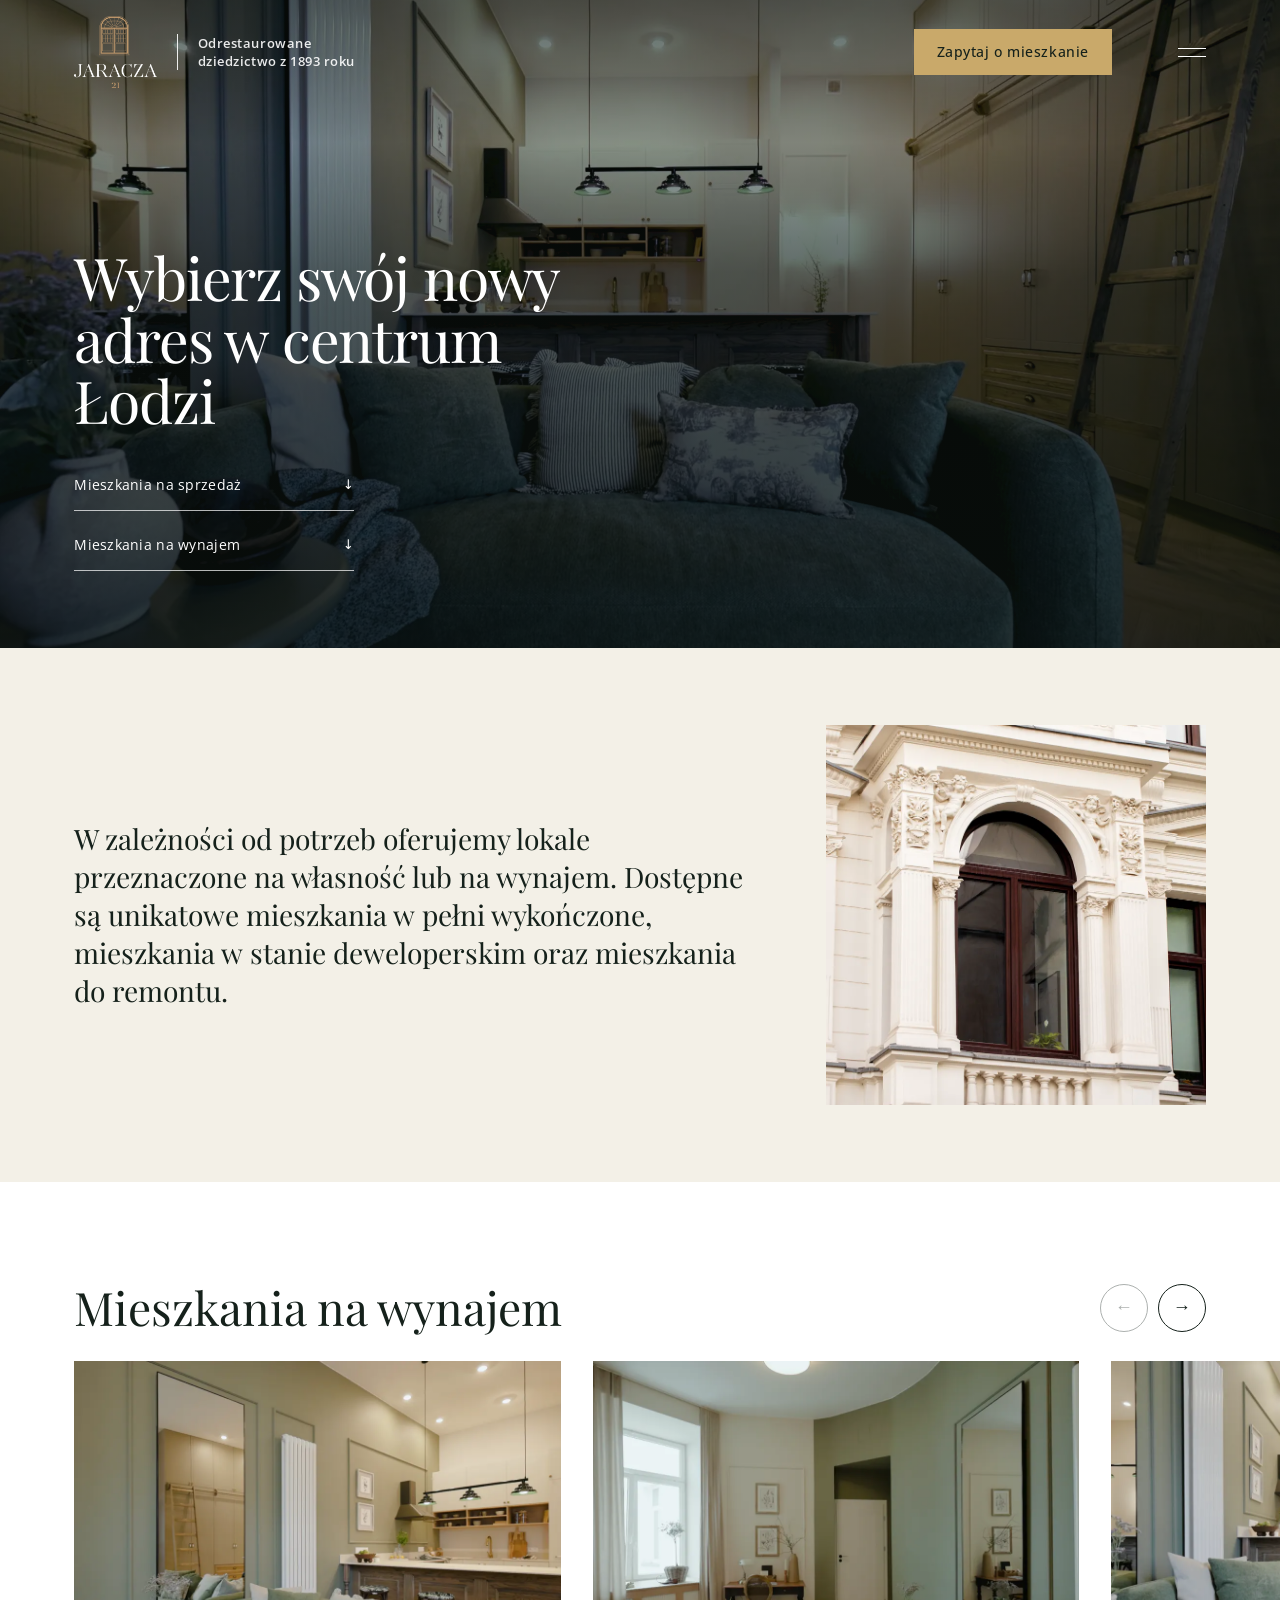
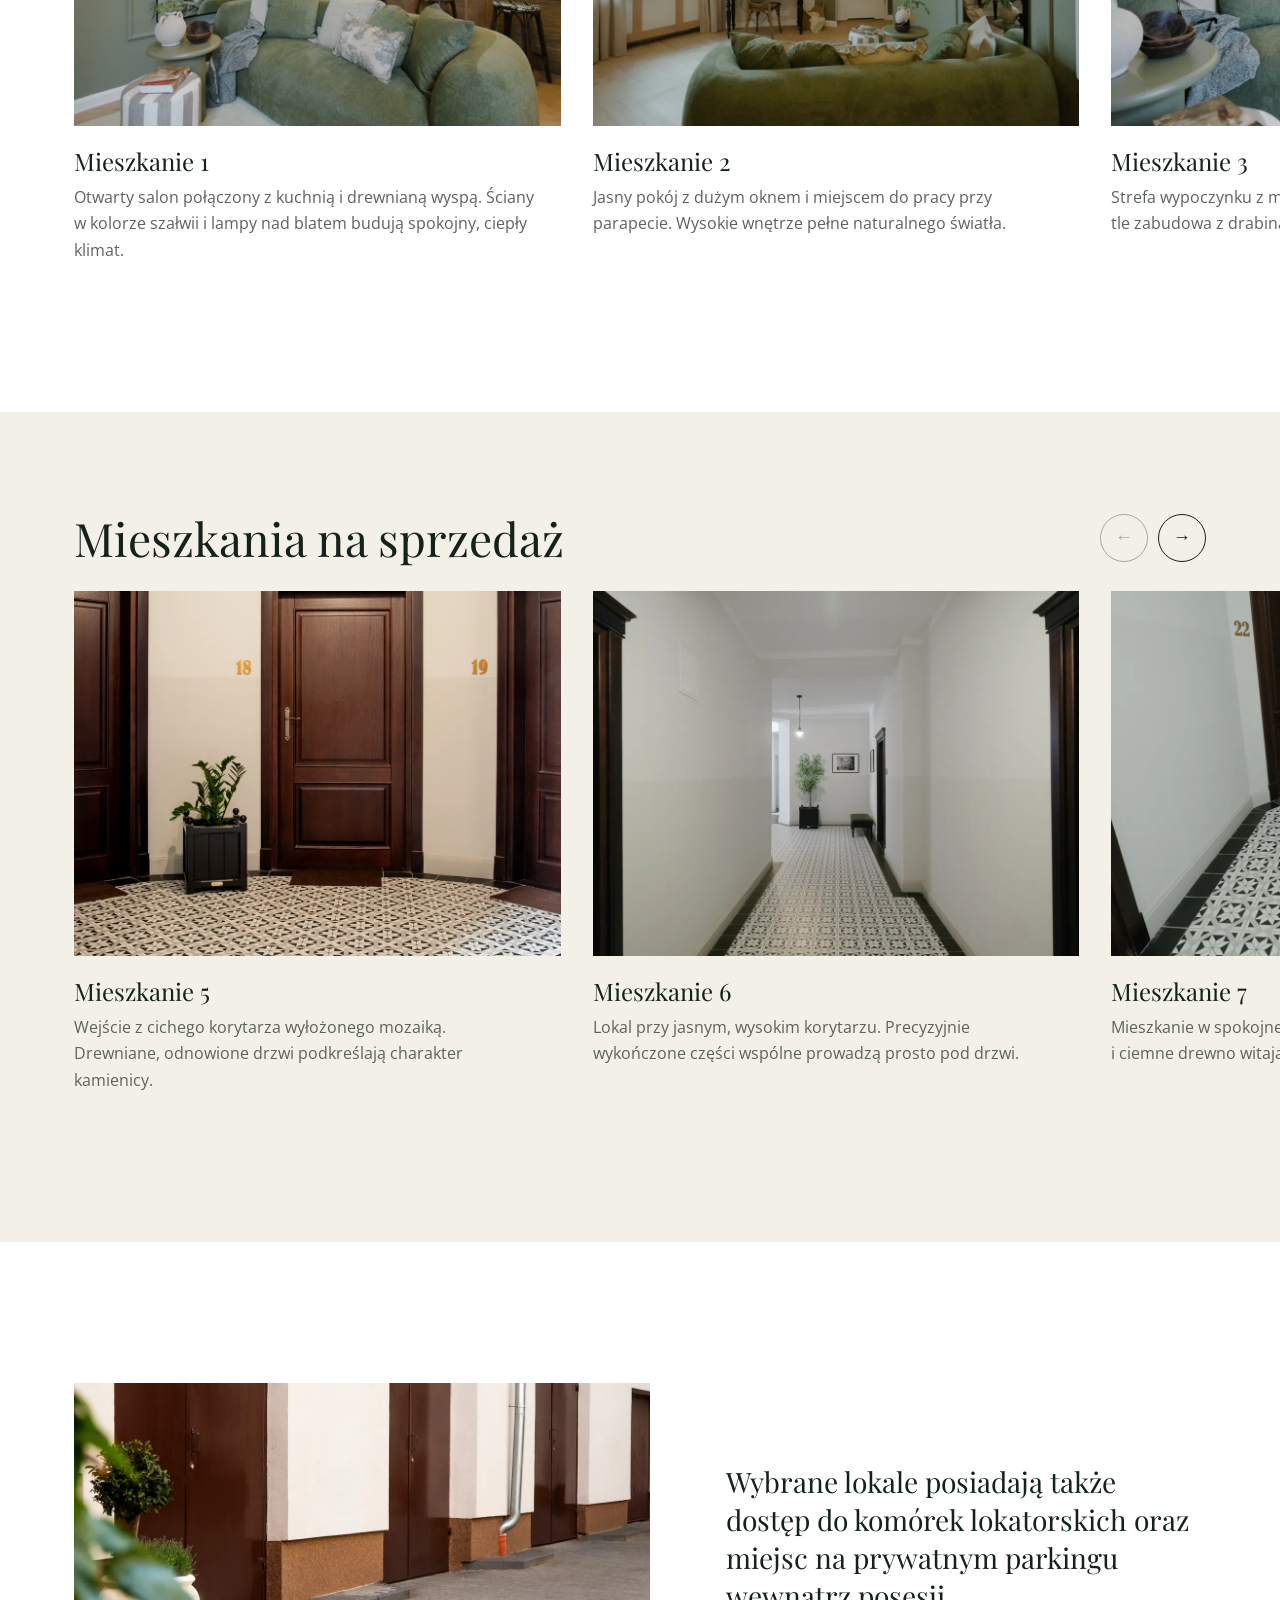
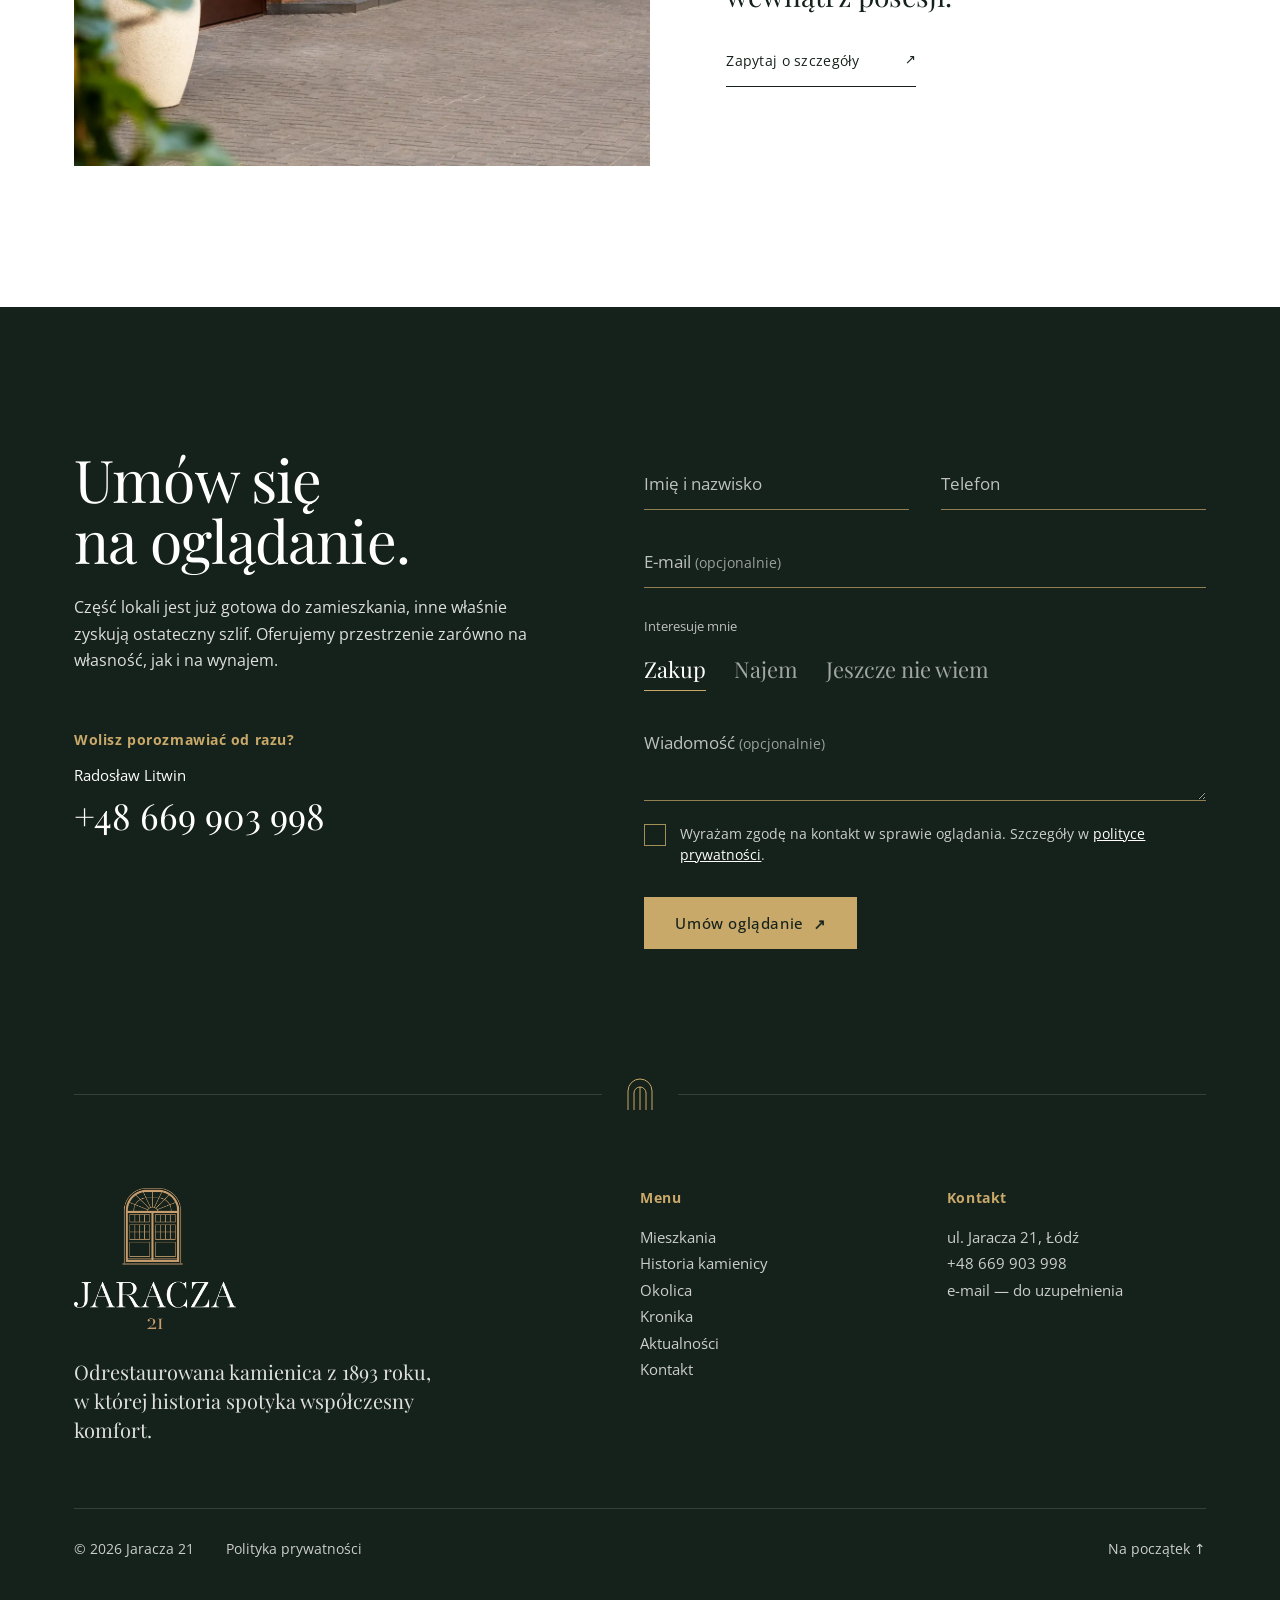
==== commit 622ba8dc: "Aktualności, wpis i Kontakt; poprawki z uwag klienta - aktualnosci.html: listing wpisów (zdjęcie + t" ====
--- a/mieszkania.html
+++ b/mieszkania.html
@@ -17,13 +17,15 @@
   <header class="site-header" id="naglowek">
     <div class="site-header__inner container">
       <a class="logo" href="index.html" aria-label="Jaracza 21 — strona główna">
-        <span class="logo__mark">Jaracza <span class="logo__num">21</span></span>
+        <span class="logo__mark">
+          <img class="logo__img logo__img--light" src="assets/img/logo-jasne.png" width="600" height="523" alt="">
+          <img class="logo__img logo__img--dark" src="assets/img/logo-ciemne.png" width="600" height="523" alt="">
+        </span>
         <span class="logo__tagline">Odrestaurowane dziedzictwo z 1893 roku</span>
       </a>
       <div class="site-header__actions">
-        <a class="btn btn--outline site-header__cta" href="#kontakt">Zapytaj o mieszkanie <span class="arrow" aria-hidden="true">↗</span></a>
-        <button class="menu-toggle" type="button" aria-expanded="false" aria-controls="menu-boczne">
-          <span class="menu-toggle__label">Menu</span>
+        <a class="btn btn--outline site-header__cta" href="#kontakt">Zapytaj o mieszkanie</a>
+        <button class="menu-toggle" type="button" aria-expanded="false" aria-controls="menu-boczne" aria-label="Otwórz menu">
           <span class="menu-toggle__icon" aria-hidden="true"><span></span><span></span></span>
         </button>
       </div>
@@ -41,11 +43,11 @@
         <li><a href="#">Historia kamienicy</a></li>
         <li><a href="#">Okolica</a></li>
         <li><a href="#">Kronika</a></li>
-        <li><a href="#">Aktualności</a></li>
-        <li><a href="#kontakt">Kontakt</a></li>
+        <li><a href="aktualnosci.html">Aktualności</a></li>
+        <li><a href="kontakt.html">Kontakt</a></li>
       </ul>
       <div class="drawer__footer">
-        <a class="btn btn--gold" href="#kontakt">Zapytaj o mieszkanie <span class="arrow" aria-hidden="true">↗</span></a>
+        <a class="btn btn--gold" href="#kontakt">Zapytaj o mieszkanie</a>
         <p class="drawer__contact">
           <span class="overline">Radosław Litwin</span>
           <a href="tel:+48669903998">+48 669 903 998</a>
@@ -250,7 +252,7 @@
 
       <div class="site-footer__grid">
         <div class="site-footer__brand">
-          <p class="site-footer__mark" aria-label="Jaracza 21">Jaracza <span>21</span></p>
+          <p class="site-footer__mark"><img src="assets/img/logo-jasne.png" width="600" height="523" alt="Jaracza 21" loading="lazy"></p>
           <p class="site-footer__claim">Odrestaurowana kamienica z&nbsp;1893 roku, w&nbsp;której historia spotyka współczesny komfort.</p>
         </div>
 
@@ -261,8 +263,8 @@
             <li><a href="#">Historia kamienicy</a></li>
             <li><a href="#">Okolica</a></li>
             <li><a href="#">Kronika</a></li>
-            <li><a href="#">Aktualności</a></li>
-            <li><a href="#kontakt">Kontakt</a></li>
+            <li><a href="aktualnosci.html">Aktualności</a></li>
+            <li><a href="kontakt.html">Kontakt</a></li>
           </ul>
         </nav>
 
--- a/css/style.css
+++ b/css/style.css
@@ -91,9 +91,14 @@
   font-size: .95em;
 }
 
-/* Przycisk — jeden rozmiar w całym serwisie.
-   Hover: wyłącznie zmiana koloru na mosiężny, bez animacji i przejść. */
+/* Przycisk CTA — jeden wygląd w całym serwisie (decyzja projektanta 2026-10-17):
+   spoczynek: złote wypełnienie, ciemny tekst;
+   hover: przycisk robi się przezroczysty (widać tło sekcji), tekst i ramka złote,
+   a wewnętrzna ramka „wjeżdża” od krawędzi na 4 px do środka (jak na livechloe.com).
+   Kolor złota po najechaniu zależy od tła: --btn-hover (ciemny złoty na jasnym tle, jasny złoty na ciemnym). */
 .btn {
+  --btn-hover: var(--gold-text);
+  position: relative;
   display: inline-flex;
   align-items: center;
   justify-content: center;
@@ -105,24 +110,30 @@
   font-weight: 500;
   letter-spacing: .04em;
   text-decoration: none;
-  border: 1px solid currentColor;
-}
-/* Podwójna ramka jak w Le Provençal: druga, szersza i niższa ramka przecina główną (statyczna) */
-.btn { position: relative; }
+  color: var(--ink);
+  background-color: var(--gold-light);
+  border: 1px solid var(--gold-light);
+  transition: background-color .4s var(--ease), color .4s var(--ease), border-color .4s var(--ease);
+}
 .btn::before {
   content: "";
   position: absolute;
-  inset: 6px -7px;
-  border: 1px solid currentColor;
-  opacity: .75;
+  inset: 0;
+  border: 1px solid transparent;
+  opacity: 0;
   pointer-events: none;
-}
-.btn--outline { color: var(--white); }
-.btn--outline:hover { color: var(--gold-light); }
-.btn--gold { background: var(--gold-light); border-color: var(--gold-light); color: var(--ink); }
-.btn--gold::before { border-color: var(--gold-light); }
-.btn--gold:hover { background: var(--brass-hover); border-color: var(--brass-hover); }
-.btn--gold:hover::before { border-color: var(--brass-hover); }
+  transition: inset .6s cubic-bezier(0, -.06, 0, .98), opacity .6s cubic-bezier(0, -.06, 0, .98), border-color .4s var(--ease);
+}
+.btn:hover,
+.btn:focus-visible { background-color: transparent; color: var(--btn-hover); border-color: var(--btn-hover); }
+.btn:hover::before,
+.btn:focus-visible::before { inset: 4px; opacity: 1; border-color: var(--btn-hover); }
+/* Strzałka ↗ o pół piksela grubsza */
+.btn .arrow { -webkit-text-stroke: .5px currentColor; }
+/* Na ciemnym tle (hero pod przezroczystym nagłówkiem, menu boczne, kontakt) — jaśniejsze złoto po najechaniu */
+.site-header:not(.is-solid) .btn,
+.drawer .btn,
+.contact .btn { --btn-hover: var(--gold-light); }
 
 /* Link z linią (CTA drugorzędne z PDF) */
 .link-line {
@@ -176,6 +187,22 @@
 .reveal:nth-child(2) { transition-delay: .12s; }
 .reveal:nth-child(3) { transition-delay: .24s; }
 
+/* Wipe up / clip-path reveal: zdjęcie stoi w miejscu, maska rośnie od dołu do góry.
+   Maska na <picture> (obserwowany jest <figure>, który nie jest przycinany). */
+.wipe-up > picture { display: block; clip-path: inset(120% -12% -20% -12%); transition: clip-path 1.3s cubic-bezier(.77, 0, .18, 1); }   /* ujemne marginesy maski zostawiają miejsce na cień zdjęcia */
+.wipe-up.is-visible > picture { clip-path: inset(-12% -12% -20% -12%); }
+
+/* Zdjęcia „wjeżdżają” od dołu: okno odsłania się od dołu, zdjęcie przesuwa się w górę.
+   Przycięcie jest na <picture>, nie na obserwowanym elemencie — Chrome liczy clip-path
+   do IntersectionObserver i w pełni przycięty element nigdy nie byłby „widoczny”. */
+.rise > picture { clip-path: inset(100% 0 0 0); transition: clip-path 1.1s var(--ease); }
+.rise img { transform: translateY(18%); transition: transform 1.4s var(--ease); }
+.rise.is-visible > picture { clip-path: inset(0 0 0 0); }
+.rise.is-visible img { transform: none; }
+.rise:nth-child(2) > picture, .rise:nth-child(2) img { transition-delay: .18s; }
+.rise:nth-child(3) > picture, .rise:nth-child(3) img { transition-delay: .36s; }
+.rise:nth-child(4) > picture, .rise:nth-child(4) img { transition-delay: .54s; }
+
 /* ---------- 0. Nagłówek ---------- */
 
 .site-header {
@@ -194,19 +221,18 @@
   transition: min-height .4s var(--ease);
 }
 
-.logo { display: flex; flex-direction: column; gap: 6px; text-decoration: none; }
-.logo__mark {
-  font-family: var(--font-serif);
-  font-size: 26px;
-  line-height: 1;
-  letter-spacing: .06em;
-  text-transform: uppercase;
-  font-variation-settings: "opsz" 48;
-}
-.logo__num { font-size: .72em; letter-spacing: .02em; }
+/* Logotyp klienta (okno + JARACZA 21): jasna wersja na hero, ciemna na białym nagłówku */
+.logo { display: flex; align-items: center; gap: 20px; text-decoration: none; }
+.logo__mark { display: block; height: 72px; transition: height .4s var(--ease); }
+.logo__img { display: block; height: 100%; width: auto; }
+.logo__img--dark { display: none; }
 .logo__tagline {
+  max-width: 190px;
+  padding-left: 20px;
+  border-left: 1px solid currentColor;
   font-size: 13px;
   font-weight: 600;
+  line-height: 1.4;
   letter-spacing: .04em;
   opacity: .9;
 }
@@ -216,7 +242,8 @@
 .menu-toggle {
   display: inline-flex;
   align-items: center;
-  gap: 14px;
+  justify-content: flex-end;   /* sam hamburger, obszar kliknięcia 46×46 */
+  min-width: 46px;
   min-height: 46px;
   padding: 0;
   background: none;
@@ -238,9 +265,10 @@
   box-shadow: 0 6px 24px -10px rgba(21, 33, 27, .18);   /* delikatny cień zamiast linii */
 }
 .site-header.is-solid .site-header__inner { min-height: 80px; }
-.site-header.is-solid .btn--outline { color: var(--ink); }
-.site-header.is-solid .btn--outline:hover { color: var(--gold-text); }
 .site-header.is-solid .logo__tagline { color: var(--gold-text); opacity: 1; }
+.site-header.is-solid .logo__mark { height: 56px; }
+.site-header.is-solid .logo__img--light { display: none; }
+.site-header.is-solid .logo__img--dark { display: block; }
 
 /* ---------- Menu boczne ---------- */
 
@@ -298,7 +326,7 @@
   transition: color .3s var(--ease), padding-left .3s var(--ease);
 }
 .drawer__list a:hover,
-.drawer__list a[aria-current="page"] { color: var(--gold-light); }
+.drawer__list a[aria-current] { color: var(--gold-light); }
 
 
 .drawer__footer { margin-top: auto; padding-top: 40px; display: grid; gap: 24px; }
@@ -344,7 +372,7 @@
   position: relative;
   display: grid;
   grid-template-columns: minmax(0, 1.15fr) minmax(0, 1fr);
-  align-items: end;
+  align-items: start;   /* obie kolumny od góry (prośba klienta) */
   gap: 48px;
   padding-bottom: 40px;
 }
@@ -367,6 +395,7 @@
 .hero__links { display: flex; flex-wrap: wrap; gap: 16px 24px; margin-top: 40px; }
 .hero__links .link-line { min-width: 280px; }
 .hero__aside {
+  padding-top: 10px;   /* optyczne wyrównanie z górą liter nagłówka */
   justify-self: end;
   display: grid;
   gap: 14px;
@@ -430,21 +459,21 @@
   display: grid;
   grid-template-columns: minmax(0, 2.4fr) minmax(0, 5fr) minmax(0, 4fr);
   gap: 48px;
-  align-items: start;
+  align-items: stretch;   /* link „Poznaj historię” schodzi do dolnej krawędzi zdjęcia */
 }
 /* Tekst bliżej lewej, z wyraźnym oddechem przed zdjęciem (jak w PDF) */
 .intro__text { padding-right: clamp(24px, 6vw, 112px); }
 .intro__text .link-line { justify-self: start; }
-.intro__label { display: grid; gap: 14px; justify-items: start; }
+.intro__label { display: grid; gap: 14px; justify-items: start; align-self: start; }
 .intro__label .overline { color: var(--gold-text); }
-.intro__text { display: grid; gap: 24px; max-width: 600px; }
+.intro__text { display: flex; flex-direction: column; gap: 24px; max-width: 600px; }
 .intro__text > p:not(.lead) { max-width: 470px; color: var(--muted); font-size: 16px; }
-.intro__text .link-line { margin-top: 8px; }
-.intro__image { margin: 0; }
+.intro__text .link-line { margin-top: auto; align-self: flex-start; }
+.intro__image { margin: 0; align-self: start; justify-self: end; width: 100%; max-width: 360px; }   /* mniejsze, przeskalowane w całości */
 .intro__image img {
   width: 100%;
   height: auto;
-  aspect-ratio: 1 / 1;
+  aspect-ratio: 4 / 5;   /* pionowe zdjęcie fasady z fontanną (prośba klienta) */
   object-fit: cover;
   box-shadow: 0 30px 60px -30px rgba(21, 33, 27, .35);
 }
@@ -454,12 +483,13 @@
 .photo-band {
   position: relative;
   margin: 0;
-  height: clamp(420px, 72vh, 780px);
+  height: clamp(336px, 58vh, 624px);   /* o ~20% niżej — paralaksa mocniej widoczna */
   overflow: hidden;
   background: var(--ink);
   color: var(--white);
 }
-.photo-band__media { position: absolute; inset: -12% 0; will-change: transform; }
+/* Zapas 22% u góry i u dołu — paralaksa przesuwa zdjęcie wyraźnie, bez odsłaniania krawędzi */
+.photo-band__media { position: absolute; inset: -22% 0; will-change: transform; }
 .photo-band__media img { width: 100%; height: 100%; object-fit: cover; }
 .photo-band::after {
   content: "";
@@ -475,23 +505,54 @@
   z-index: 1;
 }
 
+/* ---------- Ruchoma galeria (Kronika; ciągły przesuw, bez klikania i swipe) ---------- */
+
+/* Galeria w sekcji Kronika: pełna szerokość pod nagłówkiem */
+.details { margin-top: clamp(48px, 6vw, 88px); overflow: hidden; }
+.details__viewport { overflow: hidden; }
+.details__track {
+  display: flex;
+  width: max-content;
+  animation: details-marquee var(--marquee-duration, 70s) linear infinite;
+  will-change: transform;
+}
+.details__list {
+  list-style: none;
+  margin: 0;
+  padding: 0 clamp(12px, 1.4vw, 20px) 0 0;
+  display: flex;
+  gap: clamp(12px, 1.4vw, 20px);
+}
+.details__list img {
+  display: block;
+  height: clamp(260px, 30vw, 440px);
+  width: auto;
+  max-width: none;
+}
+@keyframes details-marquee {
+  from { transform: translateX(0); }
+  to { transform: translateX(-50%); }
+}
+
 /* ---------- 4. Czas mija. Charakter zostaje. ---------- */
 
 .character__grid {
   display: grid;
   grid-template-columns: minmax(0, 2.4fr) minmax(0, 5fr) minmax(0, 4fr);
   gap: 48px;
-  align-items: start;
-}
-.character__label { display: grid; gap: 14px; justify-items: start; }
+  align-items: stretch;   /* cechy i zdjęcia na wspólną wysokość */
+}
+.character__label { display: grid; gap: 14px; justify-items: start; align-self: start; }
 .character__label .overline { color: var(--gold-text); }
 
 .features {
+  display: flex;
+  flex-direction: column;
   list-style: none;
   margin: 0 clamp(24px, 6vw, 112px) 0 0;
   padding: 0;
 }
-.feature { padding: 22px 0 24px; border-bottom: 1px solid var(--line); }
+.feature { flex: 1 1 auto; padding: 14px 0 16px; border-bottom: 1px solid var(--line); }   /* naturalnie zwarte; nadmiar wysokości rozkłada flex */
 .feature:first-child { padding-top: 0; }   /* bez górnej kreski — pierwsza cecha startuje na wysokości nadtytułu */
 .feature__title {
   font-family: var(--font-serif);
@@ -508,8 +569,11 @@
   color: var(--muted);
 }
 
-.character__images { display: grid; gap: 20px; }
-.character__images img { width: 100%; height: auto; aspect-ratio: 3 / 2; object-fit: cover; }
+.character__images { display: grid; grid-template-rows: 1fr 1fr; gap: 20px; }
+/* Zdjęcia niższe niż 3:2; obie kolumny rozciągają się do wspólnej wysokości,
+   więc ostatnia linia pod cechami wypada równo z dolną krawędzią zdjęć */
+.character__images picture { position: relative; display: block; min-height: clamp(200px, 17vw, 270px); }
+.character__images img { position: absolute; inset: 0; width: 100%; height: 100%; object-fit: cover; }
 
 /* ---------- 6. Światło. Detal. Przestrzeń. ---------- */
 
@@ -534,21 +598,23 @@
 .interiors__overline { color: var(--gold-text); }
 .interiors__text { margin-top: 12px; color: var(--muted); }
 
-/* Asymetryczna galeria jak w PDF: szerokie zdjęcie u góry, dwa niżej — prawe obniżone */
+/* Równa siatka jak w przykładzie klienta: wysokie zdjęcie z lewej (2 rzędy),
+   szerokie u góry z prawej, dwa małe pod nim */
 .interiors__gallery {
   display: grid;
-  grid-template-columns: minmax(0, 1fr) minmax(0, 1fr);
-  gap: 24px;
-  align-items: start;
+  grid-template-columns: minmax(0, 2fr) minmax(0, 1fr) minmax(0, 1fr);
+  grid-template-rows: minmax(0, 1fr) minmax(0, 1fr);
+  gap: 12px;
+  aspect-ratio: 4 / 3;
   margin-top: clamp(16px, 2.5vw, 40px);
 }
-.interiors__item { margin: 0; overflow: hidden; }
+.interiors__item { margin: 0; overflow: hidden; min-height: 0; }
 .interiors__item picture { display: block; height: 100%; }
 .interiors__item img { width: 100%; height: 100%; object-fit: cover; transition: transform 1.2s var(--ease); }
 .interiors__item:hover img { transform: scale(1.03); }
-.interiors__item--wide { grid-column: 1 / -1; aspect-ratio: 2 / 1; }
-.interiors__item:not(.interiors__item--wide):not(.interiors__item--tall) { aspect-ratio: 3 / 2; margin-top: 40px; }
-.interiors__item--tall { aspect-ratio: 1 / 1; }
+.interiors__item--tall { grid-column: 1; grid-row: 1 / 3; }
+.interiors__item--wide { grid-column: 2 / 4; grid-row: 1; }
+.interiors__item--small { grid-row: 2; }
 
 .interiors__intro .link-line { justify-self: start; margin-top: 12px; }
 
@@ -570,25 +636,16 @@
 .city__head .display { font-size: clamp(40px, 3.9vw, 62px); }
 .city__overline { color: var(--gold-text); }
 
-/* Łuk + kwadratowe zdjęcie miasta, obniżone względem łuku */
+/* Dwa zdjęcia obok siebie, tej samej wielkości i wysokości (prośba klienta, bez łuku) */
 .city__photos {
   grid-area: photos;
   display: grid;
-  grid-template-columns: minmax(0, 1.2fr) minmax(0, 1fr);
-  gap: clamp(20px, 2.5vw, 36px);
+  grid-template-columns: minmax(0, 1fr) minmax(0, 1fr);
+  gap: clamp(12px, 1.4vw, 20px);
   align-items: start;
 }
-.city__square { margin: 120px 0 0; }
-.city__square img { width: 100%; height: auto; aspect-ratio: 1 / 1; object-fit: cover; }
-
-.city__arch { margin: 0; }
-.city__arch img {
-  width: 100%;
-  height: auto;
-  aspect-ratio: 4 / 5;
-  object-fit: cover;
-  border-radius: 999px 999px 0 0;   /* łuk jak brama kamienicy */
-}
+.city__photo { margin: 0; }
+.city__photo img { width: 100%; height: auto; aspect-ratio: 4 / 5; object-fit: cover; }
 .city__caption { margin-top: 14px; color: var(--muted); }
 /* Podpisy zdjęć to nie ponadnagłówki — zostają w wadze 500 */
 .photo-band__caption,
@@ -603,6 +660,10 @@
 }
 .city__text .link-line { justify-self: start; margin-top: 12px; }
 
+/* Mapa na całą szerokość — osobny pas przed sekcją kontaktową */
+.map { height: clamp(380px, 42vw, 560px); background: var(--line); }
+.map iframe { display: block; width: 100%; height: 100%; border: 0; }
+
 /* ---------- 8. Kronika ---------- */
 
 .chronicle__head {
@@ -612,21 +673,8 @@
   align-items: end;
 }
 .chronicle__overline { color: var(--gold-text); margin-bottom: 20px; }
-.chronicle__text { display: grid; gap: 24px; max-width: 420px; color: var(--muted); }
+.chronicle__text { display: grid; gap: 24px; max-width: 420px; justify-self: end; color: var(--muted); }   /* prawa krawędź = prawa krawędź ostatniego zdjęcia */
 .chronicle__text .link-line { justify-self: start; }
-
-/* Pas reportażowych zdjęć — co drugie obniżone, jak kadry z taśmy */
-.chronicle__strip {
-  list-style: none;
-  margin: clamp(48px, 6vw, 88px) 0 0;
-  padding: 0;
-  display: grid;
-  grid-template-columns: repeat(4, minmax(0, 1fr));
-  gap: 20px;
-  align-items: start;
-}
-.chronicle__strip li:nth-child(even) { margin-top: 56px; }
-.chronicle__strip img { width: 100%; height: auto; aspect-ratio: 3 / 4; object-fit: cover; }
 
 /* ---------- Formularze (makiety) ---------- */
 
@@ -727,10 +775,6 @@
 }
 .form-success--dark { color: var(--white); background: rgba(255, 255, 255, .06); border-left-color: var(--gold-light); }
 
-.btn--dark { background: var(--ink); border-color: var(--ink); color: var(--white); }
-.btn--dark::before { border-color: var(--ink); }
-.btn--dark:hover { background: var(--gold-light); border-color: var(--gold-light); color: var(--ink); }
-.btn--dark:hover::before { border-color: var(--gold-light); }
 
 /* ---------- 9. Newsletter ---------- */
 
@@ -859,16 +903,8 @@
   gap: 48px;
   padding: clamp(56px, 6vw, 88px) 0 clamp(48px, 5vw, 72px);
 }
-.site-footer__mark {
-  font-family: var(--font-serif);
-  font-size: clamp(56px, 7vw, 112px);
-  line-height: .9;
-  letter-spacing: .02em;
-  text-transform: uppercase;
-  color: var(--gold-light);
-  font-variation-settings: "opsz" 72;
-}
-.site-footer__mark span { font-size: .32em; letter-spacing: 0; }
+.site-footer__mark { margin: 0; }
+.site-footer__mark img { display: block; height: clamp(120px, 11vw, 170px); width: auto; }
 .site-footer__claim {
   margin-top: 28px;
   max-width: 420px;
@@ -1014,6 +1050,176 @@
   color: var(--ink);
 }
 .carousel__desc { margin-top: 8px; max-width: 460px; color: var(--muted); }
+
+/* ==========================================================
+   PODSTRONA: AKTUALNOŚCI (listing + szablon wpisu)
+   Hero, newsletter, kontakt i stopka jak na pozostałych stronach.
+   ========================================================== */
+
+/* A1. Hero listingu: tytuł + jedno zdanie szeryfem + link do newslettera */
+.hero__lead--page { margin: 20px 0 0; max-width: 520px; }
+
+/* W1. Hero wpisu: powrót do listy nad tytułem, pod tytułem kategoria, data, czas czytania */
+.hero--post .hero__title--page { max-width: 860px; }
+.post-back {
+  display: inline-flex;
+  align-items: center;
+  gap: 10px;
+  min-height: 44px;
+  margin-bottom: 16px;
+  font-size: 14px;
+  font-weight: 500;
+  letter-spacing: .04em;
+  color: rgba(255, 255, 255, .9);
+  text-decoration: none;
+}
+.post-back:hover { color: var(--gold-light); }
+.post-meta {
+  display: flex;
+  flex-wrap: wrap;
+  gap: 6px 28px;
+  margin-top: 28px;
+  font-size: 14px;
+  letter-spacing: .02em;
+  color: rgba(255, 255, 255, .88);
+}
+.post-meta__cat { font-weight: 700; letter-spacing: .04em; color: var(--gold-light); }
+
+/* A2. Lista wpisów: wpisy jeden pod drugim (zdjęcie 7/12 + tekst 5/12), oddzielone cienką linią */
+.news-list { list-style: none; margin: 0; padding: 0; }
+.news-list > li + li {
+  margin-top: clamp(56px, 6vw, 96px);
+  padding-top: clamp(56px, 6vw, 96px);
+  border-top: 1px solid var(--line);
+}
+
+.news-card {
+  display: grid;
+  grid-template-columns: minmax(0, 7fr) minmax(0, 5fr);
+  column-gap: clamp(40px, 6vw, 104px);
+  align-items: center;
+}
+.news-card__media { display: block; overflow: hidden; }
+.news-card__media img {
+  width: 100%;
+  height: auto;
+  aspect-ratio: 3 / 2;
+  object-fit: cover;
+  transition: transform 1.2s var(--ease);
+}
+.news-card:hover .news-card__media img { transform: scale(1.03); }
+.news-card__body { display: grid; gap: 14px; justify-items: start; }
+.news-card__meta { font-size: 14px; color: var(--muted); }
+.news-card__title {
+  font-family: var(--font-serif);
+  font-weight: 400;
+  font-size: clamp(32px, 3vw, 48px);
+  line-height: 1.1;
+  letter-spacing: -.01em;
+  color: var(--ink);
+  font-variation-settings: "opsz" 48;
+}
+.news-card__title a { text-decoration: none; }
+.news-card__title a:hover { color: var(--gold-text); }
+.news-card__excerpt { max-width: 480px; font-size: 17px; color: var(--muted); }
+.news-card .link-line { margin-top: 10px; }
+
+/* W2. Treść wpisu na szerokość treści strony: zdjęcia i cytat na całą szerokość,
+   akapity i śródtytuły ograniczone do wygodnej długości wiersza */
+.post__wrap { padding-top: clamp(64px, 7vw, 112px); }
+.post__body > :is(p, h2) { max-width: 860px; }
+
+.post__body > * + * { margin-top: 24px; }
+.post__body p { font-size: 17px; line-height: 1.75; }
+.post__body .lead { font-size: clamp(22px, 1.9vw, 28px); line-height: 1.45; }
+.post__body h2 {
+  margin-top: clamp(48px, 5vw, 72px);
+  font-family: var(--font-serif);
+  font-weight: 400;
+  font-size: clamp(30px, 2.6vw, 40px);
+  line-height: 1.15;
+  letter-spacing: -.01em;
+  color: var(--ink);
+  font-variation-settings: "opsz" 48;
+}
+.post__body > h2 + * { margin-top: 20px; }
+.post__body > .link-line { margin-top: 28px; }
+
+.post__body > .post-figure { margin-block: clamp(36px, 4vw, 56px); }
+.post-figure { margin: 0; }
+.post-figure img { width: 100%; height: auto; }
+.post-figure figcaption { margin-top: 12px; font-size: 14px; line-height: 1.5; color: var(--muted); }
+.post-figure--pair { display: grid; grid-template-columns: minmax(0, 1fr) minmax(0, 1fr); gap: clamp(12px, 1.4vw, 20px); }
+.post-figure--pair figure { margin: 0; }
+
+.post__body > .post-quote { margin-block: clamp(40px, 5vw, 64px); }
+.post-quote { margin: 0; padding-left: clamp(20px, 3vw, 40px); border-left: 1px solid var(--gold); }
+.post__body .post-quote p {
+  font-family: var(--font-serif);
+  font-size: clamp(26px, 2.4vw, 34px);
+  line-height: 1.3;
+  color: var(--ink);
+  font-variation-settings: "opsz" 36;
+}
+
+@media (max-width: 860px) {
+  .news-card { grid-template-columns: 1fr; row-gap: 24px; }
+  .post__body p { font-size: 16px; }
+}
+
+/* ==========================================================
+   PODSTRONA: KONTAKT
+   Hero jak w Mieszkaniach, potem dane kontaktowe + formularz na bieli, mapa, stopka.
+   ========================================================== */
+
+.contact-page__grid {
+  display: grid;
+  grid-template-columns: minmax(0, 5fr) minmax(0, 6fr);
+  column-gap: clamp(48px, 8vw, 140px);
+  align-items: start;
+}
+.contact-page__lead { margin-top: 24px; max-width: 460px; color: var(--muted); }
+
+/* Dane kontaktowe: etykieta w złocie + wartość, cienkie linie jak w liście cech */
+.contact-data { margin: 48px 0 0; max-width: 460px; }
+.contact-data__item { padding: 16px 0; border-bottom: 1px solid var(--line); }
+.contact-data__item:first-child { padding-top: 0; }
+.contact-data dt { font-size: 13px; font-weight: 700; letter-spacing: .04em; color: var(--gold-text); }
+.contact-data dd { margin: 4px 0 0; font-size: 17px; line-height: 1.5; color: var(--ink); }
+.contact-data dd a { color: inherit; text-decoration: none; }
+.contact-data dd a:hover { color: var(--gold-text); }
+.contact-data__person,
+.contact-data__big {
+  font-family: var(--font-serif);
+  font-size: clamp(24px, 2.2vw, 32px);
+  line-height: 1.25;
+  font-variation-settings: "opsz" 36;
+}
+
+/* Formularz na jasnym tle (pola „z linią” jak w newsletterze) */
+.contact-page__form { display: grid; gap: 22px; padding-top: 6px; }
+.contact-page__form-title {
+  font-family: var(--font-serif);
+  font-weight: 400;
+  font-size: clamp(28px, 2.4vw, 36px);
+  line-height: 1.15;
+  color: var(--ink);
+  font-variation-settings: "opsz" 36;
+}
+
+/* „Interesuje mnie” w wersji jasnej */
+.interest--light .interest__legend { color: var(--muted); }
+.interest--light .interest__item span { color: var(--muted); }
+.interest--light .interest__item:hover span,
+.interest--light .interest__item input:checked + span { color: var(--ink); }
+.interest--light .interest__item input:checked + span { border-bottom-color: var(--gold); }
+.interest--light .interest__item input:focus-visible + span { outline-color: var(--gold); }
+
+@media (max-width: 860px) {
+  .contact-page__grid { grid-template-columns: 1fr; row-gap: 64px; }
+  .contact-data { margin-top: 36px; }
+}
+
 /* ---------- Responsywność ---------- */
 
 @media (max-width: 1100px) {
@@ -1030,7 +1236,8 @@
   .site-header__inner { min-height: 80px; }
   .site-header__cta { display: none; }
   .logo__tagline { display: none; }
-  .logo__mark { font-size: 22px; }
+  .logo__mark { height: 52px; }
+  .site-header.is-solid .logo__mark { height: 46px; }
 
   /* Na telefonie tekst zaczyna się ok. 43% wysokości — górna część kadru zostaje jasna */
   .hero__shade {
@@ -1052,20 +1259,27 @@
   .hero__links .link-line { min-width: 0; width: 100%; }
 
   .intro__grid { grid-template-columns: 1fr; gap: 36px; }
+  .intro__image { justify-self: stretch; max-width: none; }
   .intro__label { grid-template-columns: 1fr; }
   .intro__label .monogram { order: 0; font-size: 52px; }
 
-  .photo-band { height: 62vh; min-height: 380px; }
+  .photo-band { height: 50vh; min-height: 304px; }
   .photo-band__caption { bottom: 24px; }
 
   .character__grid { grid-template-columns: 1fr; gap: 36px; }
   .character__label .monogram { font-size: 52px; }
-  .character__images { gap: 16px; }
+  .character__images { gap: 16px; grid-template-rows: none; }
+  .character__images picture { min-height: 0; }
+  .character__images img { position: static; height: auto; aspect-ratio: 3 / 2; }
+  .feature { flex: none; }
 
   .interiors__grid { grid-template-columns: 1fr; gap: 0; }
   .interiors__gallery { gap: 12px; margin-top: 40px; }
-  .interiors__item:not(.interiors__item--wide):not(.interiors__item--tall) { margin-top: 0; aspect-ratio: 4 / 5; }
-  .interiors__item--tall { aspect-ratio: 4 / 5; }
+  /* telefon: szerokie na górze, pod nim wysokie z lewej i dwa małe jedno pod drugim z prawej */
+  .interiors__gallery { grid-template-columns: minmax(0, 1fr) minmax(0, 1fr); grid-template-rows: auto minmax(0, 1fr) minmax(0, 1fr); aspect-ratio: 3 / 4; gap: 8px; }
+  .interiors__item--wide { grid-column: 1 / -1; grid-row: 1; aspect-ratio: 16 / 9; }
+  .interiors__item--tall { grid-column: 1; grid-row: 2 / 4; }
+  .interiors__item--small { grid-column: 2; grid-row: auto; }
 
   .city__grid {
     grid-template-columns: 1fr;
@@ -1073,12 +1287,9 @@
     grid-template-rows: auto;
     row-gap: 36px;
   }
-  .city__photos { grid-template-columns: 1.15fr 1fr; gap: 12px; }
-  .city__square { margin-top: 64px; }
+  .city__photos { gap: 12px; }
 
   .chronicle__head { grid-template-columns: 1fr; gap: 28px; }
-  .chronicle__strip { grid-template-columns: repeat(2, minmax(0, 1fr)); gap: 12px; margin-top: 40px; }
-  .chronicle__strip li:nth-child(even) { margin-top: 32px; }
 
   .newsletter__grid { grid-template-columns: 1fr; gap: 28px; }
   .newsletter__photos { grid-column: 1; grid-row: auto; max-width: none; gap: 12px; margin-top: 12px; }
@@ -1114,6 +1325,8 @@
 @media (prefers-reduced-motion: reduce) {
   html { scroll-behavior: auto; }
   .reveal { opacity: 1; transform: none; transition: none; }
+  .rise > picture, .rise img, .wipe-up > picture { clip-path: none; transform: none; transition: none; }
   .scroll-cue__line::after { animation: none; }
   .drawer__panel, .drawer__backdrop { transition: none; }
-}
+  .btn, .btn::before { transition: none; }
+}
